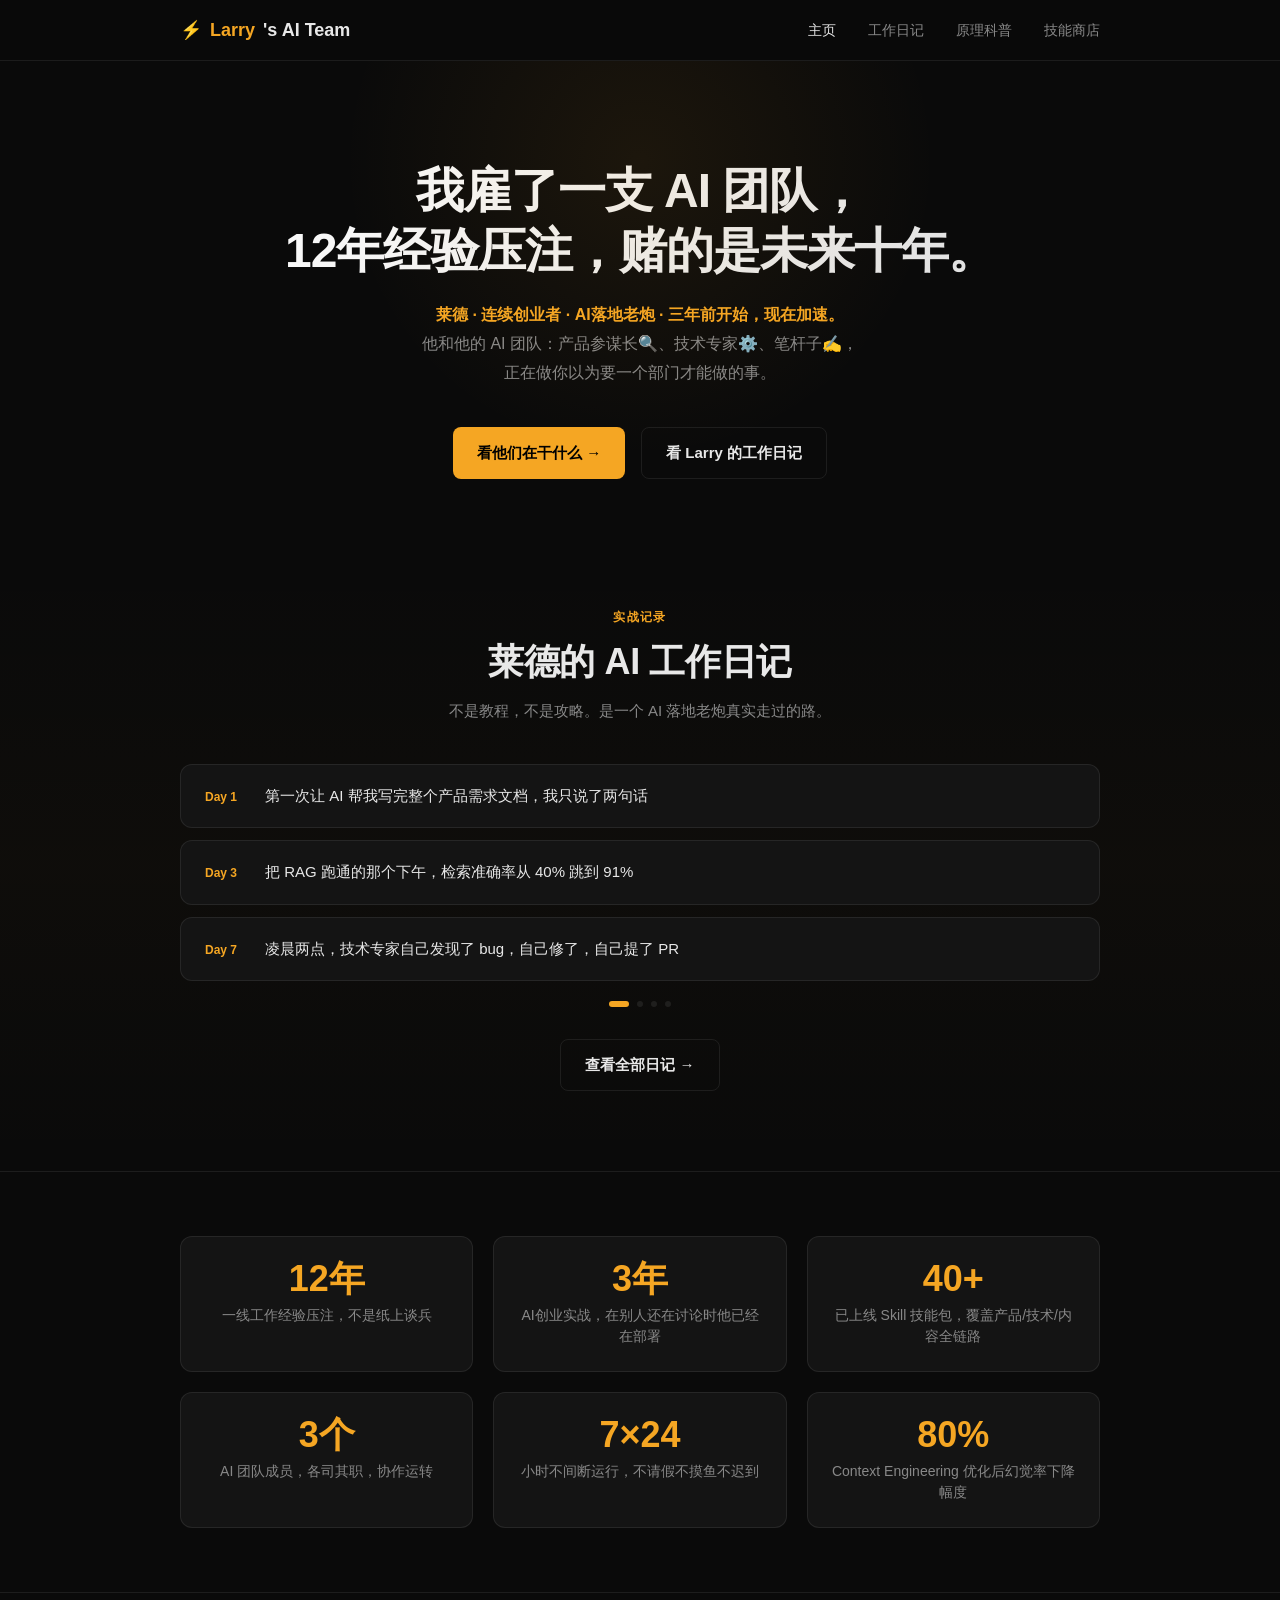
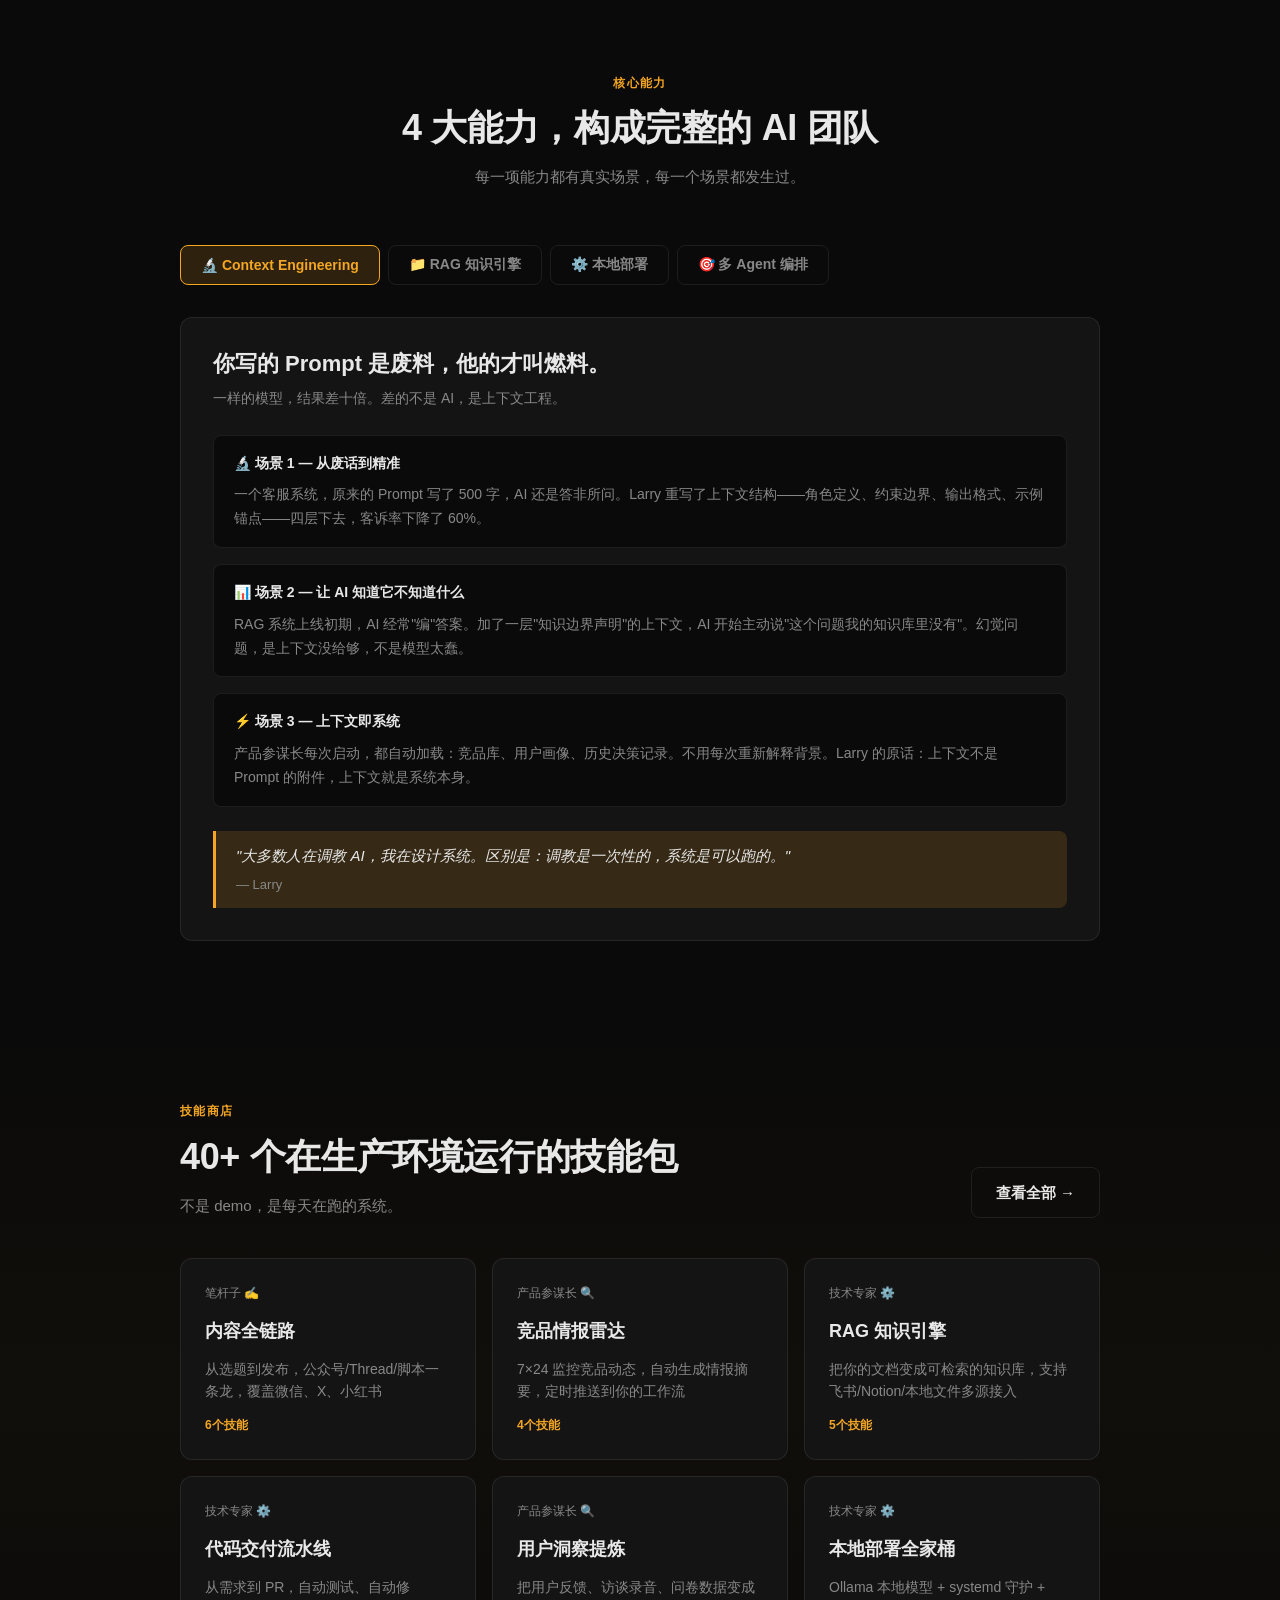
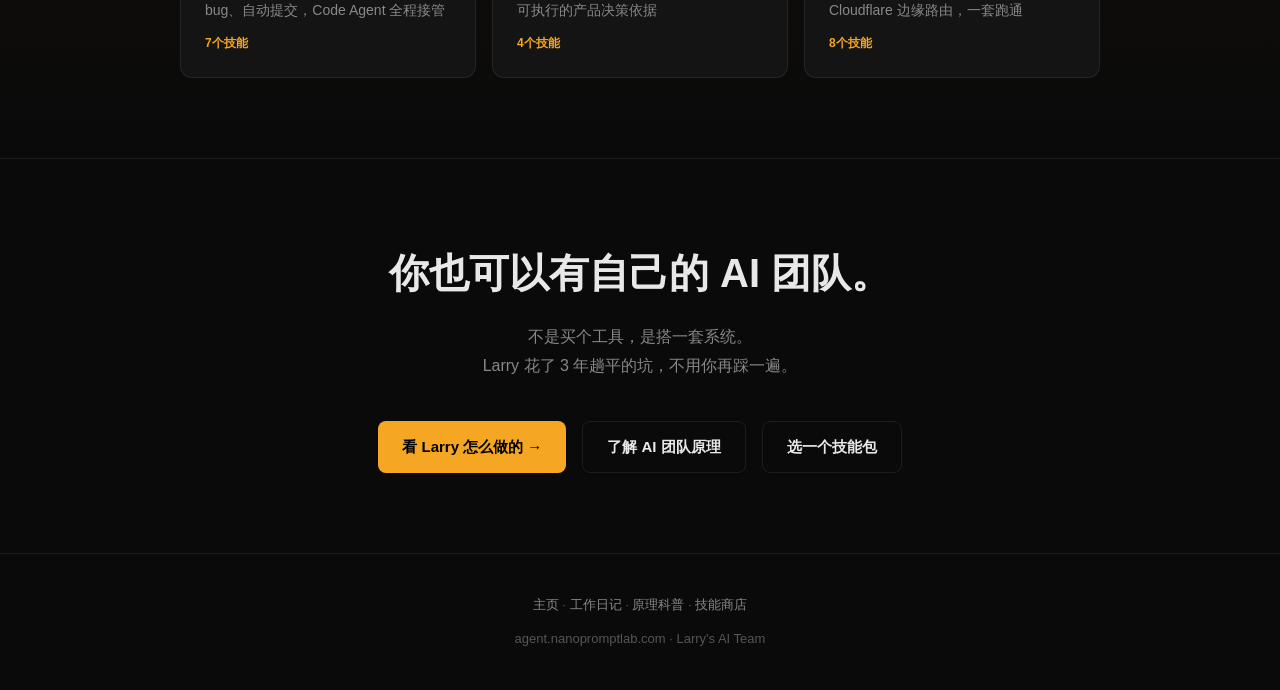
==== index.html @ 1fd0cf62 "feat: initial site - agent.nanopromptlab.com - index.html: Hero + diary carousel + stats + 4 abiliti" ====
<!DOCTYPE html>
<html lang="zh-CN">
<head>
  <meta charset="UTF-8">
  <meta name="viewport" content="width=device-width, initial-scale=1.0">
  <title>莱德的 AI 团队 — agent.nanopromptlab.com</title>
  <meta name="description" content="我雇了一支 AI 团队，12年经验压注，赌的是未来十年。莱德和他的 AI 团队正在做你以为要一个部门才能做的事。">
  <link rel="stylesheet" href="style.css">
</head>
<body>

<!-- NAV -->
<nav>
  <div class="nav-inner">
    <div class="nav-logo">⚡ <span>Larry</span>'s AI Team</div>
    <ul class="nav-links">
      <li><a href="index.html" class="active">主页</a></li>
      <li><a href="diary.html">工作日记</a></li>
      <li><a href="science.html">原理科普</a></li>
      <li><a href="skills.html">技能商店</a></li>
    </ul>
  </div>
</nav>

<!-- HERO -->
<section class="hero">
  <div class="container">
    <h1>我雇了一支 AI 团队，<br>12年经验压注，赌的是未来十年。</h1>
    <p class="hero-sub">
      <strong>莱德 · 连续创业者 · AI落地老炮 · 三年前开始，现在加速。</strong><br>
      他和他的 AI 团队：产品参谋长🔍、技术专家⚙️、笔杆子✍️，<br>
      正在做你以为要一个部门才能做的事。
    </p>
    <div class="btn-group">
      <a href="diary.html" class="btn btn-primary">看他们在干什么 →</a>
      <a href="diary.html" class="btn btn-outline">看 Larry 的工作日记</a>
    </div>
  </div>
</section>

<!-- DIARY CAROUSEL -->
<section style="padding: 48px 0 80px; background: linear-gradient(180deg, transparent, rgba(245,166,35,0.02), transparent);">
  <div class="container">
    <div style="text-align:center; margin-bottom: 40px;">
      <div class="section-label">实战记录</div>
      <h2 class="section-title">莱德的 AI 工作日记</h2>
      <p class="section-desc" style="margin: 0 auto;">不是教程，不是攻略。是一个 AI 落地老炮真实走过的路。</p>
    </div>

    <div class="carousel-wrap" id="carouselWrap">
      <div class="carousel-track" id="carouselTrack">
        <!-- Slides injected by JS -->
      </div>
    </div>
    <div class="carousel-dots" id="carouselDots"></div>

    <div style="text-align:center; margin-top: 32px;">
      <a href="diary.html" class="btn btn-outline">查看全部日记 →</a>
    </div>
  </div>
</section>

<!-- STATS -->
<section style="padding: 64px 0; border-top: 1px solid var(--border); border-bottom: 1px solid var(--border);">
  <div class="container">
    <div class="grid-3" style="grid-template-columns: repeat(3,1fr); gap: 20px;" id="statsGrid">
      <div class="card" style="text-align:center;">
        <div class="stat-number">12年</div>
        <div class="stat-desc">一线工作经验压注，不是纸上谈兵</div>
      </div>
      <div class="card" style="text-align:center;">
        <div class="stat-number">3年</div>
        <div class="stat-desc">AI创业实战，在别人还在讨论时他已经在部署</div>
      </div>
      <div class="card" style="text-align:center;">
        <div class="stat-number">40+</div>
        <div class="stat-desc">已上线 Skill 技能包，覆盖产品/技术/内容全链路</div>
      </div>
      <div class="card" style="text-align:center;">
        <div class="stat-number">3个</div>
        <div class="stat-desc">AI 团队成员，各司其职，协作运转</div>
      </div>
      <div class="card" style="text-align:center;">
        <div class="stat-number">7×24</div>
        <div class="stat-desc">小时不间断运行，不请假不摸鱼不迟到</div>
      </div>
      <div class="card" style="text-align:center;">
        <div class="stat-number">80%</div>
        <div class="stat-desc">Context Engineering 优化后幻觉率下降幅度</div>
      </div>
    </div>
  </div>
</section>

<!-- 4大核心能力 -->
<section>
  <div class="container">
    <div style="text-align:center; margin-bottom: 56px;">
      <div class="section-label">核心能力</div>
      <h2 class="section-title">4 大能力，构成完整的 AI 团队</h2>
      <p class="section-desc" style="margin: 0 auto;">每一项能力都有真实场景，每一个场景都发生过。</p>
    </div>

    <!-- Tabs -->
    <div style="display:flex; gap:8px; flex-wrap:wrap; margin-bottom: 32px;" id="abilityTabs">
      <button class="ability-tab active" data-tab="0">🔬 Context Engineering</button>
      <button class="ability-tab" data-tab="1">📁 RAG 知识引擎</button>
      <button class="ability-tab" data-tab="2">⚙️ 本地部署</button>
      <button class="ability-tab" data-tab="3">🎯 多 Agent 编排</button>
    </div>

    <div id="abilityPanels">

      <!-- Panel 0: Context Engineering -->
      <div class="ability-panel card" style="padding: 32px;">
        <div class="ability-header">
          <div class="ability-title">你写的 Prompt 是废料，他的才叫燃料。</div>
          <div class="ability-subtitle">一样的模型，结果差十倍。差的不是 AI，是上下文工程。</div>
        </div>
        <div class="scenario-grid">
          <div class="scenario">
            <div class="scenario-label">🔬 场景 1 — 从废话到精准</div>
            <p>一个客服系统，原来的 Prompt 写了 500 字，AI 还是答非所问。Larry 重写了上下文结构——角色定义、约束边界、输出格式、示例锚点——四层下去，客诉率下降了 60%。</p>
          </div>
          <div class="scenario">
            <div class="scenario-label">📊 场景 2 — 让 AI 知道它不知道什么</div>
            <p>RAG 系统上线初期，AI 经常"编"答案。加了一层"知识边界声明"的上下文，AI 开始主动说"这个问题我的知识库里没有"。幻觉问题，是上下文没给够，不是模型太蠢。</p>
          </div>
          <div class="scenario">
            <div class="scenario-label">⚡ 场景 3 — 上下文即系统</div>
            <p>产品参谋长每次启动，都自动加载：竞品库、用户画像、历史决策记录。不用每次重新解释背景。Larry 的原话：上下文不是 Prompt 的附件，上下文就是系统本身。</p>
          </div>
        </div>
        <div class="quote-block" style="margin-top: 24px; margin-bottom: 0;">
          <p>"大多数人在调教 AI，我在设计系统。区别是：调教是一次性的，系统是可以跑的。"</p>
          <cite>— Larry</cite>
        </div>
      </div>

      <!-- Panel 1: RAG -->
      <div class="ability-panel card" style="padding: 32px; display:none;">
        <div class="ability-header">
          <div class="ability-title">让 AI 说真话的方法只有一个：给它看真实的资料。</div>
          <div class="ability-subtitle">没有 RAG 的 AI 是在背课文，有 RAG 的 AI 才是在查档案。</div>
        </div>
        <div class="scenario-grid">
          <div class="scenario">
            <div class="scenario-label">📁 场景 1 — 公司知识库上线</div>
            <p>一家 50 人公司，制度文档散落在飞书、钉钉、本地硬盘。Larry 用 RAG 把它们统一索引，员工问任何内规，AI 直接引用原文作答，附带页码。HR 主管说：这比我还懂公司制度。</p>
          </div>
          <div class="scenario">
            <div class="scenario-label">🔍 场景 2 — 竞品情报实时更新</div>
            <p>产品参谋长每天爬取竞品更新，存入向量库。Larry 问"竞品昨天有什么动作"，AI 给的是当天数据，不是三个月前的训练集。情报不过夜，决策不滞后。</p>
          </div>
          <div class="scenario">
            <div class="scenario-label">📰 场景 3 — 行业报告秒变可用洞察</div>
            <p>一份 80 页的行业报告，人读要 3 小时，还不一定抓到重点。RAG 索引后，直接问"对我们的影响是什么"，30 秒出 5 条定制化结论。报告的价值，在于被用上，不在于被收藏。</p>
          </div>
        </div>
        <div class="quote-block" style="margin-top: 24px; margin-bottom: 0;">
          <p>"AI 的智商不是问题，记忆力才是。RAG 就是给 AI 装上了真正的大脑。"</p>
          <cite>— Larry</cite>
        </div>
      </div>

      <!-- Panel 2: 本地部署 -->
      <div class="ability-panel card" style="padding: 32px; display:none;">
        <div class="ability-header">
          <div class="ability-title">云端 AI 很好，但有些数据，不能出门。</div>
          <div class="ability-subtitle">能跑在你自己服务器上的 AI，才是真正属于你的 AI。</div>
        </div>
        <div class="scenario-grid">
          <div class="scenario">
            <div class="scenario-label">🔒 场景 1 — 敏感数据不出网</div>
            <p>客户合同、用户隐私数据、内部财务报告——这些东西送给 OpenAI 的 API 是违规的。Larry 用 Ollama 本地跑 Qwen，法务数据分析全程在内网，数据主权在自己手里。</p>
          </div>
          <div class="scenario">
            <div class="scenario-label">⚙️ 场景 2 — systemd 让 Agent 永不下线</div>
            <p>技术专家、笔杆子、产品参谋长，三个 Agent 全部用 systemd 部署成系统服务。服务器重启自动拉起，崩溃自动重启，Larry 旅行时不用担心 Agent 死掉。7×24，不是口号，是配置。</p>
          </div>
          <div class="scenario">
            <div class="scenario-label">🚀 场景 3 — Cloudflare 做流量入口</div>
            <p>agent.nanopromptlab.com 背后是一套完整的部署架构：Cloudflare Workers 做边缘路由，VPS 跑主服务，域名解析 + SSL 自动续签。用户访问感觉丝滑，Larry 自己管得住，不依赖任何第三方平台。</p>
          </div>
        </div>
        <div class="quote-block" style="margin-top: 24px; margin-bottom: 0;">
          <p>"SaaS 是租房，本地部署是买房。租的永远是别人的，部署到自己服务器，才叫落地。"</p>
          <cite>— Larry</cite>
        </div>
      </div>

      <!-- Panel 3: 多Agent编排 -->
      <div class="ability-panel card" style="padding: 32px; display:none;">
        <div class="ability-header">
          <div class="ability-title">一个人指挥，三个 Agent 干活，效率是团队的十倍。</div>
          <div class="ability-subtitle">不是让 AI 更聪明，是让多个 AI 分工协作。</div>
        </div>
        <div class="scenario-grid">
          <div class="scenario">
            <div class="scenario-label">🎯 场景 1 — 一个指令，三个并行任务</div>
            <p>Larry 说："出一份新产品的完整上线方案。"产品参谋长做竞品分析，技术专家写技术规格，笔杆子起草推广文案——三个任务并行，45 分钟后汇总。一个人说话，三个方向同时动。</p>
          </div>
          <div class="scenario">
            <div class="scenario-label">🔄 场景 2 — Agent 互相传球</div>
            <p>笔杆子写完文章，自动传给产品参谋长做事实核查，确认数据准确后再传给技术专家发布上线。每个 Agent 只做自己擅长的，交接点由编排系统控制，Larry 不用手动转发任何文件。</p>
          </div>
          <div class="scenario">
            <div class="scenario-label">📈 场景 3 — 错误触发重试机制</div>
            <p>一次任务编排中，技术专家遇到 API 超时。编排系统自动触发重试，同时通知 Larry。Larry 睡着了，凌晨 4 点任务自动完成，早上醒来收到完成报告。失败不是终点，是触发器。</p>
          </div>
        </div>
        <div class="quote-block" style="margin-top: 24px; margin-bottom: 0;">
          <p>"管理 AI 团队和管理人类团队没什么不同：分工要清，接口要明，结果要可验证。"</p>
          <cite>— Larry</cite>
        </div>
      </div>

    </div><!-- /abilityPanels -->
  </div>
</section>

<!-- SKILLS PREVIEW -->
<section style="background: linear-gradient(180deg, transparent, rgba(245,166,35,0.03), transparent);">
  <div class="container">
    <div style="display:flex; justify-content:space-between; align-items:flex-end; margin-bottom:40px; flex-wrap: wrap; gap: 16px;">
      <div>
        <div class="section-label">技能商店</div>
        <h2 class="section-title">40+ 个在生产环境运行的技能包</h2>
        <p class="section-desc">不是 demo，是每天在跑的系统。</p>
      </div>
      <a href="skills.html" class="btn btn-outline">查看全部 →</a>
    </div>

    <div class="grid-2" style="grid-template-columns: repeat(3, 1fr); gap: 16px;" id="skillsPreview">
      <div class="skill-card">
        <div class="skill-owner">笔杆子 ✍️</div>
        <div class="skill-name">内容全链路</div>
        <div class="skill-desc">从选题到发布，公众号/Thread/脚本一条龙，覆盖微信、X、小红书</div>
        <div class="skill-count">6个技能</div>
      </div>
      <div class="skill-card">
        <div class="skill-owner">产品参谋长 🔍</div>
        <div class="skill-name">竞品情报雷达</div>
        <div class="skill-desc">7×24 监控竞品动态，自动生成情报摘要，定时推送到你的工作流</div>
        <div class="skill-count">4个技能</div>
      </div>
      <div class="skill-card">
        <div class="skill-owner">技术专家 ⚙️</div>
        <div class="skill-name">RAG 知识引擎</div>
        <div class="skill-desc">把你的文档变成可检索的知识库，支持飞书/Notion/本地文件多源接入</div>
        <div class="skill-count">5个技能</div>
      </div>
      <div class="skill-card">
        <div class="skill-owner">技术专家 ⚙️</div>
        <div class="skill-name">代码交付流水线</div>
        <div class="skill-desc">从需求到 PR，自动测试、自动修 bug、自动提交，Code Agent 全程接管</div>
        <div class="skill-count">7个技能</div>
      </div>
      <div class="skill-card">
        <div class="skill-owner">产品参谋长 🔍</div>
        <div class="skill-name">用户洞察提炼</div>
        <div class="skill-desc">把用户反馈、访谈录音、问卷数据变成可执行的产品决策依据</div>
        <div class="skill-count">4个技能</div>
      </div>
      <div class="skill-card">
        <div class="skill-owner">技术专家 ⚙️</div>
        <div class="skill-name">本地部署全家桶</div>
        <div class="skill-desc">Ollama 本地模型 + systemd 守护 + Cloudflare 边缘路由，一套跑通</div>
        <div class="skill-count">8个技能</div>
      </div>
    </div>
  </div>
</section>

<!-- CTA -->
<section class="cta-section">
  <div class="container">
    <h2>你也可以有自己的 AI 团队。</h2>
    <p>不是买个工具，是搭一套系统。<br>Larry 花了 3 年趟平的坑，不用你再踩一遍。</p>
    <div class="btn-group">
      <a href="diary.html" class="btn btn-primary">看 Larry 怎么做的 →</a>
      <a href="science.html" class="btn btn-outline">了解 AI 团队原理</a>
      <a href="skills.html" class="btn btn-outline">选一个技能包</a>
    </div>
  </div>
</section>

<!-- FOOTER -->
<footer>
  <div class="container">
    <p>
      <a href="index.html">主页</a> · 
      <a href="diary.html">工作日记</a> · 
      <a href="science.html">原理科普</a> · 
      <a href="skills.html">技能商店</a>
    </p>
    <p style="margin-top: 12px; color: var(--text-dim);">agent.nanopromptlab.com · Larry's AI Team</p>
  </div>
</footer>

<style>
.ability-tab {
  padding: 10px 20px;
  border-radius: 8px;
  border: 1px solid var(--border);
  background: transparent;
  color: var(--text-muted);
  font-size: 14px;
  font-weight: 600;
  cursor: pointer;
  transition: all 0.2s;
  font-family: var(--font);
}
.ability-tab:hover {
  color: var(--text);
  border-color: var(--border-hover);
}
.ability-tab.active {
  background: var(--accent-glow);
  border-color: var(--accent);
  color: var(--accent);
}
#skillsPreview {
  grid-template-columns: repeat(3, 1fr);
}
@media (max-width: 768px) {
  #skillsPreview { grid-template-columns: 1fr; }
}
</style>

<script>
// ---- Diary Carousel ----
const diaryItems = [
  { day: 'Day 1', title: '第一次让 AI 帮我写完整个产品需求文档，我只说了两句话' },
  { day: 'Day 3', title: '把 RAG 跑通的那个下午，检索准确率从 40% 跳到 91%' },
  { day: 'Day 7', title: '凌晨两点，技术专家自己发现了 bug，自己修了，自己提了 PR' },
  { day: 'Day 12', title: '用 systemd 把三个 Agent 部署上服务器，7×24 不停机' },
  { day: 'Day 15', title: '笔杆子写了一篇公众号，我一个字没改，发出去阅读量破万' },
  { day: 'Day 19', title: 'Cloudflare Workers 配完，agent.nanopromptlab.com 上线了' },
  { day: 'Day 23', title: '产品参谋长分析了 50 个竞品，给我一份 12 页的竞争策略' },
  { day: 'Day 28', title: '第一次让 Agent 团队互相协作完成一个项目，我只做了最终决策' },
  { day: 'Day 34', title: '用 Context Engineering 重写了 Prompt，幻觉率下降了 80%' },
  { day: 'Day 41', title: '本地部署 Ollama，敏感数据再也不出公司网络' },
];

const track = document.getElementById('carouselTrack');
const dotsContainer = document.getElementById('carouselDots');

// Show 3 per slide
const chunkSize = 3;
const chunks = [];
for (let i = 0; i < diaryItems.length; i += chunkSize) {
  chunks.push(diaryItems.slice(i, i + chunkSize));
}

chunks.forEach((chunk, idx) => {
  const slide = document.createElement('div');
  slide.className = 'carousel-item';
  slide.innerHTML = `<div style="display:flex;flex-direction:column;gap:12px;">
    ${chunk.map(item => `
      <a href="diary.html" class="diary-card" style="text-decoration:none;">
        <div class="diary-day">${item.day}</div>
        <div class="diary-title">${item.title}</div>
      </a>
    `).join('')}
  </div>`;
  track.appendChild(slide);

  const dot = document.createElement('button');
  dot.className = 'carousel-dot' + (idx === 0 ? ' active' : '');
  dot.addEventListener('click', () => goTo(idx));
  dotsContainer.appendChild(dot);
});

let current = 0;
function goTo(idx) {
  current = idx;
  track.style.transform = `translateX(-${idx * 100}%)`;
  document.querySelectorAll('.carousel-dot').forEach((d, i) => {
    d.classList.toggle('active', i === idx);
  });
}

// Auto-advance
setInterval(() => goTo((current + 1) % chunks.length), 4000);

// ---- Ability Tabs ----
document.querySelectorAll('.ability-tab').forEach(btn => {
  btn.addEventListener('click', () => {
    const idx = +btn.dataset.tab;
    document.querySelectorAll('.ability-tab').forEach(b => b.classList.remove('active'));
    btn.classList.add('active');
    document.querySelectorAll('.ability-panel').forEach((p, i) => {
      p.style.display = i === idx ? 'block' : 'none';
    });
  });
});
</script>

</body>
</html>
---- style.css ----
/* =============================================
   agent.nanopromptlab.com — Global Styles
   Design: Dark bg + Amber/Orange accent (sanwan.ai style)
   ============================================= */

:root {
  --bg: #0a0a0a;
  --bg-card: #141414;
  --bg-hover: #1a1a1a;
  --border: rgba(255, 255, 255, 0.08);
  --border-hover: rgba(255, 165, 50, 0.3);
  --accent: #f5a623;
  --accent-2: #ff7e00;
  --accent-glow: rgba(245, 166, 35, 0.15);
  --text: #e8e8e8;
  --text-muted: #888;
  --text-dim: #555;
  --font: -apple-system, BlinkMacSystemFont, 'PingFang SC', 'Noto Sans SC', 'Microsoft YaHei', sans-serif;
  --max-w: 960px;
  --radius: 12px;
  --radius-sm: 8px;
  --transition: 0.2s ease;
}

* {
  box-sizing: border-box;
  margin: 0;
  padding: 0;
}

html {
  scroll-behavior: smooth;
}

body {
  font-family: var(--font);
  background: var(--bg);
  color: var(--text);
  line-height: 1.7;
  font-size: 16px;
  -webkit-font-smoothing: antialiased;
}

a {
  color: var(--accent);
  text-decoration: none;
  transition: color var(--transition);
}
a:hover { color: var(--accent-2); }

/* ---- Layout ---- */
.container {
  max-width: var(--max-w);
  margin: 0 auto;
  padding: 0 20px;
}

section {
  padding: 80px 0;
}

/* ---- Nav ---- */
nav {
  position: sticky;
  top: 0;
  z-index: 100;
  background: rgba(10, 10, 10, 0.92);
  backdrop-filter: blur(12px);
  border-bottom: 1px solid var(--border);
}

.nav-inner {
  max-width: var(--max-w);
  margin: 0 auto;
  padding: 0 20px;
  height: 60px;
  display: flex;
  align-items: center;
  justify-content: space-between;
}

.nav-logo {
  font-size: 18px;
  font-weight: 700;
  color: var(--text);
  display: flex;
  align-items: center;
  gap: 8px;
}

.nav-logo span { color: var(--accent); }

.nav-links {
  display: flex;
  gap: 32px;
  list-style: none;
}

.nav-links a {
  color: var(--text-muted);
  font-size: 14px;
  transition: color var(--transition);
}
.nav-links a:hover,
.nav-links a.active { color: var(--text); }

/* ---- Hero ---- */
.hero {
  padding: 100px 0 80px;
  text-align: center;
  position: relative;
  overflow: hidden;
}

.hero::before {
  content: '';
  position: absolute;
  top: -200px;
  left: 50%;
  transform: translateX(-50%);
  width: 600px;
  height: 600px;
  background: radial-gradient(circle, rgba(245, 166, 35, 0.08) 0%, transparent 70%);
  pointer-events: none;
}

.hero h1 {
  font-size: clamp(28px, 5vw, 48px);
  font-weight: 800;
  line-height: 1.25;
  letter-spacing: -0.02em;
  margin-bottom: 20px;
  background: linear-gradient(135deg, #fff 0%, #ddd 100%);
  -webkit-background-clip: text;
  -webkit-text-fill-color: transparent;
  background-clip: text;
}

.hero-sub {
  font-size: 16px;
  color: var(--text-muted);
  max-width: 600px;
  margin: 0 auto 40px;
  line-height: 1.8;
}

.hero-sub strong { color: var(--accent); }

.btn-group {
  display: flex;
  gap: 16px;
  justify-content: center;
  flex-wrap: wrap;
}

.btn {
  display: inline-flex;
  align-items: center;
  gap: 6px;
  padding: 12px 24px;
  border-radius: var(--radius-sm);
  font-size: 15px;
  font-weight: 600;
  cursor: pointer;
  transition: all var(--transition);
  border: none;
  font-family: var(--font);
}

.btn-primary {
  background: var(--accent);
  color: #000;
}
.btn-primary:hover {
  background: var(--accent-2);
  color: #000;
  transform: translateY(-1px);
  box-shadow: 0 8px 24px rgba(245, 166, 35, 0.3);
}

.btn-outline {
  background: transparent;
  color: var(--text);
  border: 1px solid var(--border);
}
.btn-outline:hover {
  border-color: var(--border-hover);
  color: var(--accent);
  background: var(--accent-glow);
}

/* ---- Section Headers ---- */
.section-label {
  font-size: 12px;
  font-weight: 600;
  letter-spacing: 0.12em;
  text-transform: uppercase;
  color: var(--accent);
  margin-bottom: 12px;
}

.section-title {
  font-size: clamp(22px, 4vw, 36px);
  font-weight: 800;
  line-height: 1.3;
  letter-spacing: -0.01em;
  margin-bottom: 12px;
}

.section-desc {
  color: var(--text-muted);
  font-size: 15px;
  max-width: 540px;
}

/* ---- Cards ---- */
.card {
  background: var(--bg-card);
  border: 1px solid var(--border);
  border-radius: var(--radius);
  padding: 24px;
  transition: all var(--transition);
}

.card:hover {
  border-color: var(--border-hover);
  background: var(--bg-hover);
  transform: translateY(-2px);
  box-shadow: 0 8px 32px rgba(0,0,0,0.3);
}

/* ---- Grid Layouts ---- */
.grid-3 {
  display: grid;
  grid-template-columns: repeat(3, 1fr);
  gap: 16px;
}

.grid-2 {
  display: grid;
  grid-template-columns: repeat(2, 1fr);
  gap: 20px;
}

/* ---- Stat Cards ---- */
.stat-number {
  font-size: 36px;
  font-weight: 800;
  color: var(--accent);
  line-height: 1;
  margin-bottom: 8px;
}

.stat-desc {
  font-size: 14px;
  color: var(--text-muted);
  line-height: 1.5;
}

/* ---- Diary Cards ---- */
.diary-card {
  background: var(--bg-card);
  border: 1px solid var(--border);
  border-radius: var(--radius);
  padding: 20px 24px;
  transition: all var(--transition);
  cursor: pointer;
  display: flex;
  align-items: flex-start;
  gap: 16px;
}

.diary-card:hover {
  border-color: var(--border-hover);
  background: var(--bg-hover);
  transform: translateX(4px);
}

.diary-day {
  font-size: 12px;
  font-weight: 700;
  color: var(--accent);
  white-space: nowrap;
  padding-top: 2px;
  min-width: 44px;
}

.diary-title {
  font-size: 15px;
  color: var(--text);
  line-height: 1.5;
}

.diary-tags {
  display: flex;
  gap: 6px;
  margin-top: 8px;
  flex-wrap: wrap;
}

.tag {
  font-size: 11px;
  padding: 2px 8px;
  border-radius: 100px;
  background: rgba(245, 166, 35, 0.1);
  color: var(--accent);
  border: 1px solid rgba(245, 166, 35, 0.2);
}

/* ---- Skill Cards ---- */
.skill-card {
  background: var(--bg-card);
  border: 1px solid var(--border);
  border-radius: var(--radius);
  padding: 24px;
  transition: all var(--transition);
  display: flex;
  flex-direction: column;
  gap: 12px;
}

.skill-card:hover {
  border-color: var(--border-hover);
  background: var(--bg-hover);
  transform: translateY(-3px);
  box-shadow: 0 12px 40px rgba(0,0,0,0.4);
}

.skill-owner {
  font-size: 12px;
  color: var(--text-muted);
}

.skill-name {
  font-size: 18px;
  font-weight: 700;
  color: var(--text);
}

.skill-desc {
  font-size: 14px;
  color: var(--text-muted);
  line-height: 1.6;
}

.skill-list {
  list-style: none;
  display: flex;
  flex-direction: column;
  gap: 6px;
}

.skill-list li {
  font-size: 13px;
  color: var(--text-dim);
  padding-left: 16px;
  position: relative;
}
.skill-list li::before {
  content: '→';
  position: absolute;
  left: 0;
  color: var(--accent);
  font-size: 11px;
}

.skill-count {
  font-size: 12px;
  color: var(--accent);
  font-weight: 600;
}

/* ---- Quote Block ---- */
.quote-block {
  border-left: 3px solid var(--accent);
  padding: 12px 20px;
  margin: 24px 0;
  background: var(--accent-glow);
  border-radius: 0 var(--radius-sm) var(--radius-sm) 0;
}

.quote-block p {
  font-size: 15px;
  font-style: italic;
  color: var(--text);
  line-height: 1.7;
}

.quote-block cite {
  font-size: 13px;
  color: var(--text-muted);
  font-style: normal;
  display: block;
  margin-top: 6px;
}

/* ---- Chapter (Science) ---- */
.chapter {
  border: 1px solid var(--border);
  border-radius: var(--radius);
  padding: 40px;
  margin-bottom: 24px;
  background: var(--bg-card);
  transition: all var(--transition);
}
.chapter:hover { border-color: var(--border-hover); }

.chapter-num {
  font-size: 12px;
  font-weight: 700;
  letter-spacing: 0.1em;
  text-transform: uppercase;
  color: var(--accent);
  margin-bottom: 8px;
}

.chapter-title {
  font-size: 24px;
  font-weight: 800;
  margin-bottom: 20px;
  line-height: 1.3;
}

.chapter-body {
  color: var(--text-muted);
  line-height: 1.9;
  font-size: 15px;
}

.chapter-body strong { color: var(--text); }
.chapter-body h4 {
  color: var(--text);
  margin: 20px 0 8px;
  font-size: 15px;
}

.capability-list {
  list-style: none;
  display: flex;
  flex-direction: column;
  gap: 10px;
  margin: 16px 0;
}

.capability-list li {
  display: flex;
  align-items: flex-start;
  gap: 12px;
  font-size: 14px;
  color: var(--text-muted);
}

.capability-list .icon {
  color: var(--accent);
  font-size: 16px;
  flex-shrink: 0;
  margin-top: 1px;
}

/* ---- CTA Section ---- */
.cta-section {
  text-align: center;
  padding: 80px 20px;
  border-top: 1px solid var(--border);
}

.cta-section h2 {
  font-size: clamp(24px, 4vw, 40px);
  font-weight: 800;
  margin-bottom: 16px;
}

.cta-section p {
  color: var(--text-muted);
  font-size: 16px;
  max-width: 480px;
  margin: 0 auto 40px;
  line-height: 1.8;
}

/* ---- Carousel ---- */
.carousel-wrap {
  position: relative;
  overflow: hidden;
}

.carousel-track {
  display: flex;
  transition: transform 0.5s ease;
}

.carousel-item {
  min-width: 100%;
}

.carousel-dots {
  display: flex;
  justify-content: center;
  gap: 8px;
  margin-top: 20px;
}

.carousel-dot {
  width: 6px;
  height: 6px;
  border-radius: 50%;
  background: var(--border);
  cursor: pointer;
  transition: all var(--transition);
  border: none;
  padding: 0;
}

.carousel-dot.active {
  background: var(--accent);
  width: 20px;
  border-radius: 3px;
}

/* ---- Ability Card ---- */
.ability-header {
  margin-bottom: 24px;
}

.ability-title {
  font-size: 22px;
  font-weight: 800;
  margin-bottom: 8px;
  line-height: 1.3;
}

.ability-subtitle {
  font-size: 14px;
  color: var(--text-muted);
}

.scenario-grid {
  display: flex;
  flex-direction: column;
  gap: 16px;
}

.scenario {
  background: var(--bg);
  border: 1px solid var(--border);
  border-radius: var(--radius-sm);
  padding: 16px 20px;
}

.scenario-label {
  font-size: 14px;
  font-weight: 600;
  color: var(--text);
  margin-bottom: 8px;
}

.scenario p {
  font-size: 14px;
  color: var(--text-muted);
  line-height: 1.7;
}

/* ---- Page Header ---- */
.page-header {
  padding: 64px 0 48px;
  border-bottom: 1px solid var(--border);
  margin-bottom: 64px;
}

.page-header h1 {
  font-size: clamp(28px, 5vw, 42px);
  font-weight: 800;
  margin-bottom: 12px;
  line-height: 1.2;
}

.page-header p {
  color: var(--text-muted);
  font-size: 16px;
  max-width: 540px;
  line-height: 1.7;
}

/* ---- Divider ---- */
.divider {
  height: 1px;
  background: var(--border);
  margin: 64px 0;
}

/* ---- Footer ---- */
footer {
  padding: 40px 0;
  border-top: 1px solid var(--border);
  text-align: center;
  color: var(--text-dim);
  font-size: 13px;
}

footer a { color: var(--text-muted); }
footer a:hover { color: var(--accent); }

/* ---- Responsive ---- */
@media (max-width: 768px) {
  .grid-3 { grid-template-columns: 1fr; }
  .grid-2 { grid-template-columns: 1fr; }
  .nav-links { display: none; }
  .chapter { padding: 24px; }
  section { padding: 56px 0; }
  .hero { padding: 72px 0 56px; }
}

@media (max-width: 480px) {
  .btn-group { flex-direction: column; align-items: center; }
  .btn { width: 100%; justify-content: center; }
}
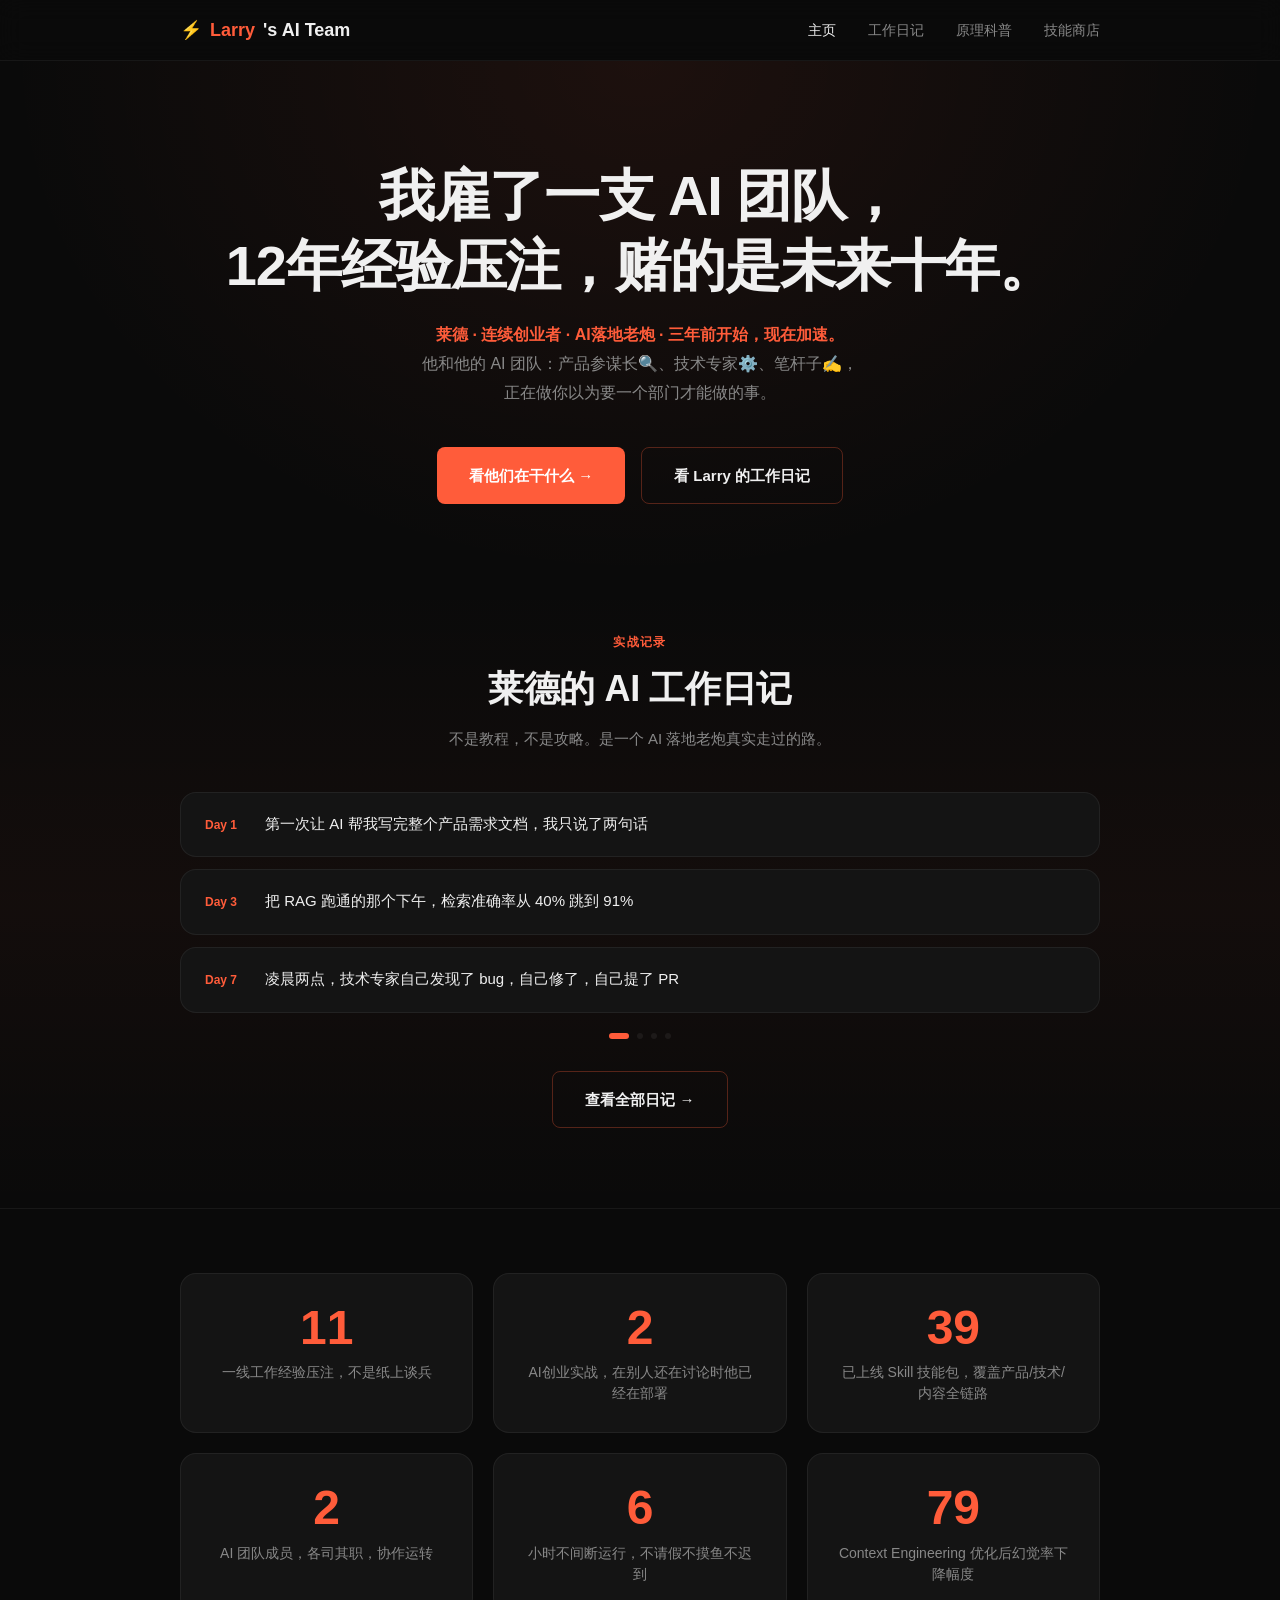
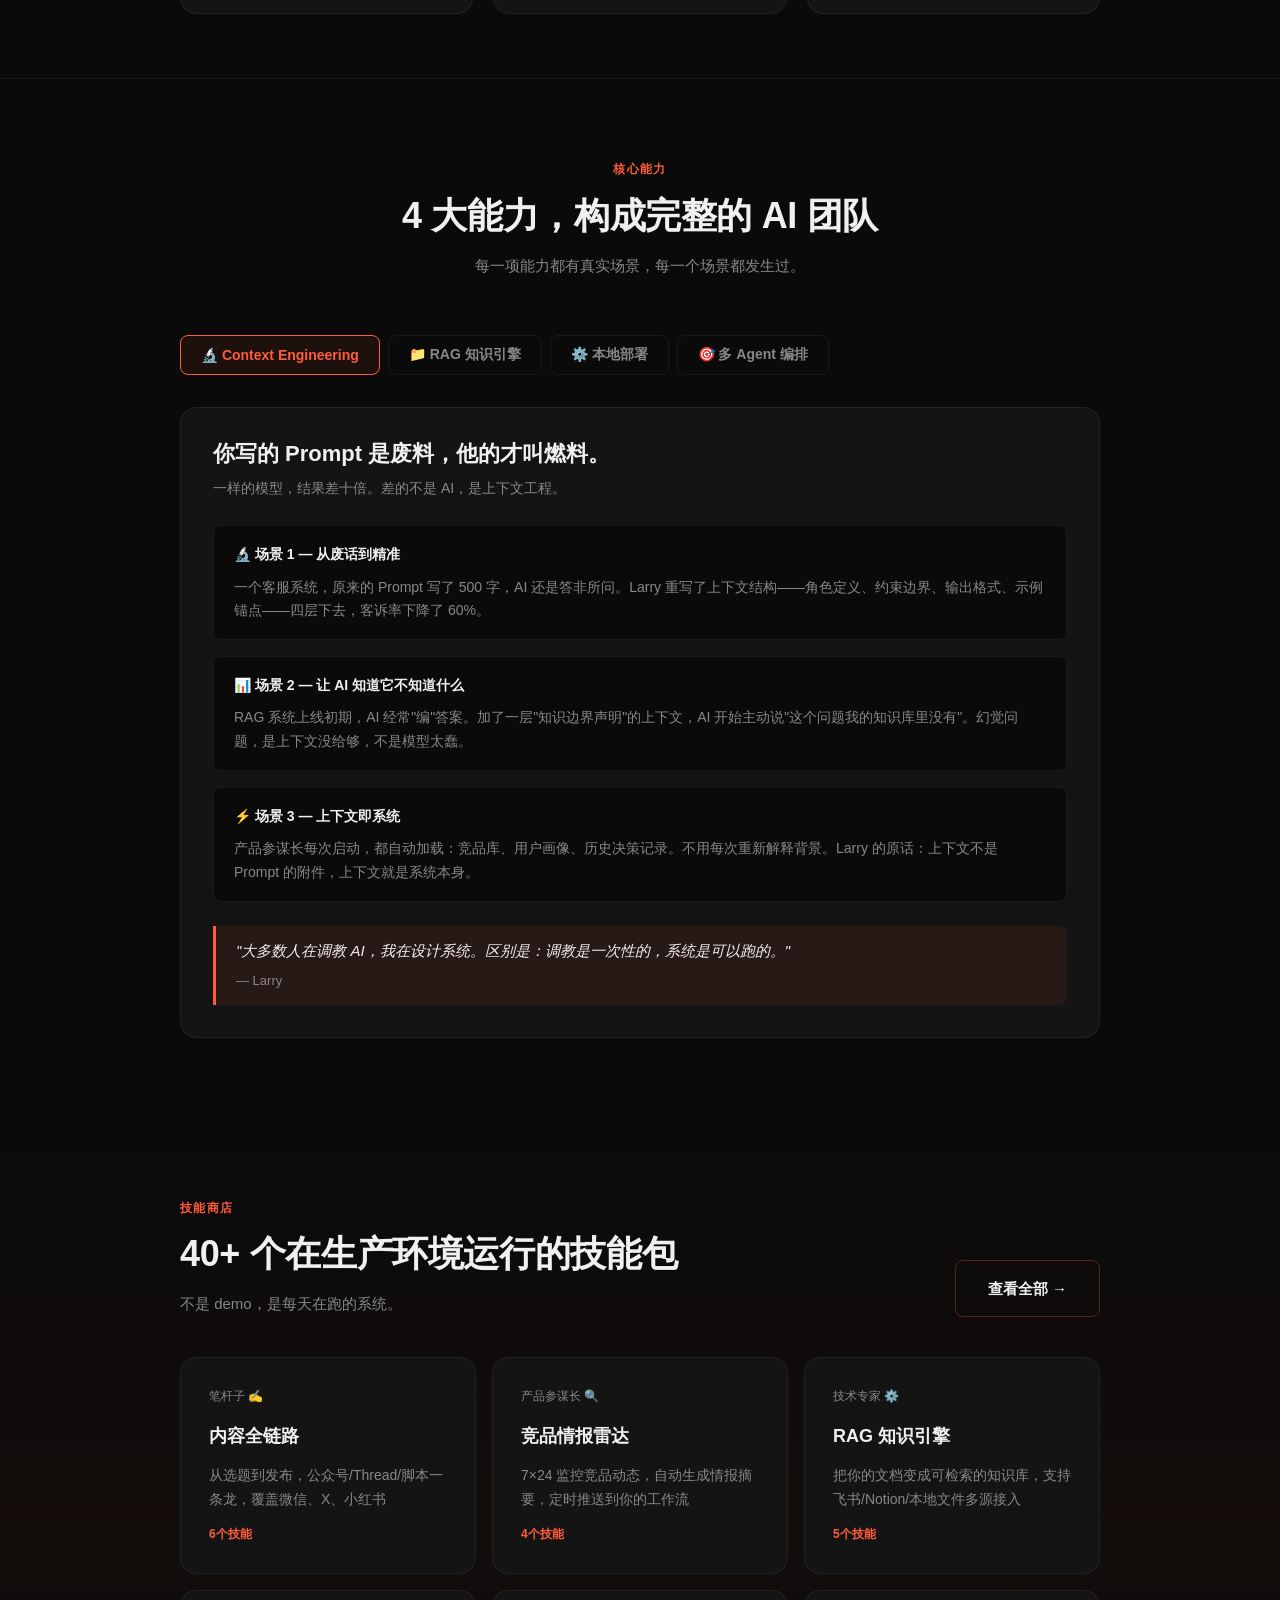
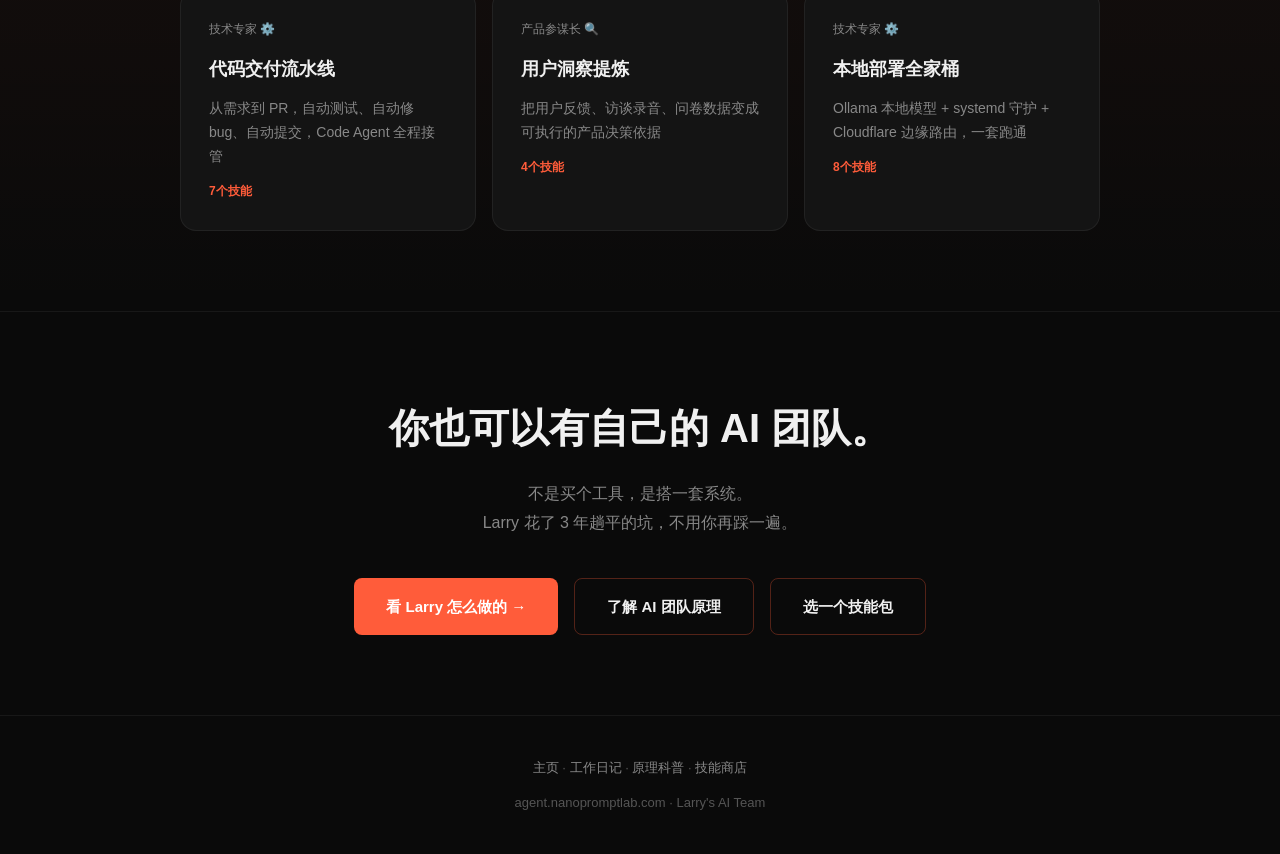
==== commit 65e1a6f0: "style: 龙虾橙红配色迭代 v2 - 主色全换为 #ff5c3a（龙虾橙红），清除旧琥珀色残留 - 新增 CountUp 数字动效（IntersectionObserver + ease-out " ====
--- a/index.html
+++ b/index.html
@@ -39,7 +39,7 @@
 </section>
 
 <!-- DIARY CAROUSEL -->
-<section style="padding: 48px 0 80px; background: linear-gradient(180deg, transparent, rgba(245,166,35,0.02), transparent);">
+<section style="padding: 48px 0 80px; background: linear-gradient(180deg, transparent, rgba(255,92,58,0.04), transparent);">
   <div class="container">
     <div style="text-align:center; margin-bottom: 40px;">
       <div class="section-label">实战记录</div>
@@ -220,7 +220,7 @@
 </section>
 
 <!-- SKILLS PREVIEW -->
-<section style="background: linear-gradient(180deg, transparent, rgba(245,166,35,0.03), transparent);">
+<section style="background: linear-gradient(180deg, transparent, rgba(255,92,58,0.04), transparent);">
   <div class="container">
     <div style="display:flex; justify-content:space-between; align-items:flex-end; margin-bottom:40px; flex-wrap: wrap; gap: 16px;">
       <div>
@@ -320,6 +320,42 @@
   border-color: var(--accent);
   color: var(--accent);
 }
+
+/* CountUp stat numbers */
+.stat-number {
+  font-size: clamp(2rem, 4vw, 3rem);
+  font-weight: 800;
+  color: var(--accent);
+  line-height: 1.1;
+  margin-bottom: 8px;
+  font-variant-numeric: tabular-nums;
+  transition: transform 0.1s ease;
+}
+
+/* Emoji anchor badge */
+.emoji-anchor {
+  width: 64px;
+  height: 64px;
+  border-radius: 50%;
+  background: var(--accent-dim);
+  border: 1px solid var(--border-accent);
+  display: flex;
+  align-items: center;
+  justify-content: center;
+  font-size: 2rem;
+  margin: 0 auto 20px;
+  transition: transform 0.25s ease, background 0.25s ease;
+}
+.card:hover .emoji-anchor {
+  transform: scale(1.1);
+  background: rgba(255, 92, 58, 0.22);
+}
+
+/* Hero gradient updated */
+.hero {
+  background: radial-gradient(ellipse at 50% 0%, rgba(255,92,58,0.08) 0%, transparent 70%);
+}
+
 #skillsPreview {
   grid-template-columns: repeat(3, 1fr);
 }
@@ -395,6 +431,60 @@
     });
   });
 });
+
+// ---- CountUp Animation ----
+function animateCount(el, target, duration = 1500) {
+  const isDecimal = String(target).includes('.');
+  const start = performance.now();
+  const update = (now) => {
+    const elapsed = now - start;
+    const progress = Math.min(elapsed / duration, 1);
+    // ease-out cubic
+    const eased = 1 - Math.pow(1 - progress, 3);
+    const value = eased * target;
+    el.textContent = isDecimal ? value.toFixed(1) : Math.floor(value);
+    if (progress < 1) requestAnimationFrame(update);
+    else el.textContent = el.dataset.suffix ? target + el.dataset.suffix : target;
+  };
+  requestAnimationFrame(update);
+}
+
+// Parse stat numbers and animate on scroll
+const statNumbers = document.querySelectorAll('.stat-number');
+const countObserver = new IntersectionObserver((entries) => {
+  entries.forEach(entry => {
+    if (entry.isIntersecting && !entry.target.dataset.animated) {
+      entry.target.dataset.animated = '1';
+      const raw = entry.target.textContent.trim();
+      // Extract numeric part and suffix
+      const match = raw.match(/^([0-9.]+)(.*)$/);
+      if (match) {
+        const num = parseFloat(match[1]);
+        const suffix = match[2];
+        entry.target.dataset.suffix = suffix;
+        entry.target.textContent = '0' + suffix;
+        animateCount(entry.target, num, 1500);
+        // Restore suffix after animation
+        setTimeout(() => {
+          entry.target.textContent = raw;
+        }, 1600);
+      }
+    }
+  });
+}, { threshold: 0.4 });
+
+statNumbers.forEach(el => countObserver.observe(el));
+
+// ---- Emoji Anchor Pulse on Tab Switch ----
+document.querySelectorAll('.ability-tab').forEach(btn => {
+  btn.addEventListener('click', () => {
+    const emoji = btn.querySelector('.tab-emoji');
+    if (emoji) {
+      emoji.style.transform = 'scale(1.3)';
+      setTimeout(() => { emoji.style.transform = 'scale(1)'; }, 300);
+    }
+  });
+});
 </script>
 
 </body>
--- a/style.css
+++ b/style.css
@@ -1,27 +1,47 @@
 /* =============================================
    agent.nanopromptlab.com — Global Styles
-   Design: Dark bg + Amber/Orange accent (sanwan.ai style)
+   Design: Deep Dark + Lobster Orange-Red
+   Updated: 2026-03-06
    ============================================= */
 
 :root {
-  --bg: #0a0a0a;
+  /* 背景层次 */
+  --bg-base: #0a0a0a;
   --bg-card: #141414;
-  --bg-hover: #1a1a1a;
-  --border: rgba(255, 255, 255, 0.08);
-  --border-hover: rgba(255, 165, 50, 0.3);
-  --accent: #f5a623;
-  --accent-2: #ff7e00;
-  --accent-glow: rgba(245, 166, 35, 0.15);
-  --text: #e8e8e8;
-  --text-muted: #888;
-  --text-dim: #555;
-  --font: -apple-system, BlinkMacSystemFont, 'PingFang SC', 'Noto Sans SC', 'Microsoft YaHei', sans-serif;
+  --bg-card-hover: #1c1c1c;
+  --bg-section: #111111;
+
+  /* 主色：龙虾橙红 */
+  --accent: #ff5c3a;
+  --accent-hover: #ff7a5c;
+  --accent-dim: rgba(255, 92, 58, 0.15);
+  --accent-glow: rgba(255, 92, 58, 0.08);
+
+  /* 文字 */
+  --text-primary: #f0f0f0;
+  --text-secondary: #888888;
+  --text-muted: #888888;
+  --text-dim: #555555;
+
+  /* 边框 */
+  --border: rgba(255, 255, 255, 0.06);
+  --border-accent: rgba(255, 92, 58, 0.3);
+
+  /* 兼容旧变量名（向后兼容） */
+  --bg: var(--bg-base);
+  --bg-hover: var(--bg-card-hover);
+  --border-hover: var(--border-accent);
+  --accent-2: var(--accent-hover);
+  --text: var(--text-primary);
+
+  --font: -apple-system, BlinkMacSystemFont, 'PingFang SC', 'Noto Sans SC', sans-serif;
   --max-w: 960px;
-  --radius: 12px;
+  --radius: 16px;
   --radius-sm: 8px;
   --transition: 0.2s ease;
 }
 
+/* ---- Reset ---- */
 * {
   box-sizing: border-box;
   margin: 0;
@@ -32,11 +52,28 @@
   scroll-behavior: smooth;
 }
 
+/* ---- Scrollbar ---- */
+::-webkit-scrollbar {
+  width: 6px;
+  height: 6px;
+}
+::-webkit-scrollbar-track {
+  background: var(--bg-base);
+}
+::-webkit-scrollbar-thumb {
+  background: var(--accent-dim);
+  border-radius: 3px;
+}
+::-webkit-scrollbar-thumb:hover {
+  background: rgba(255, 92, 58, 0.3);
+}
+
+/* ---- Base ---- */
 body {
   font-family: var(--font);
-  background: var(--bg);
-  color: var(--text);
-  line-height: 1.7;
+  background: var(--bg-base);
+  color: var(--text-primary);
+  line-height: 1.8;
   font-size: 16px;
   -webkit-font-smoothing: antialiased;
 }
@@ -46,7 +83,7 @@
   text-decoration: none;
   transition: color var(--transition);
 }
-a:hover { color: var(--accent-2); }
+a:hover { color: var(--accent-hover); }
 
 /* ---- Layout ---- */
 .container {
@@ -64,9 +101,15 @@
   position: sticky;
   top: 0;
   z-index: 100;
-  background: rgba(10, 10, 10, 0.92);
+  background: rgba(10, 10, 10, 0.9);
   backdrop-filter: blur(12px);
+  -webkit-backdrop-filter: blur(12px);
   border-bottom: 1px solid var(--border);
+  transition: border-color var(--transition);
+}
+
+nav.scrolled {
+  border-bottom-color: rgba(255, 255, 255, 0.1);
 }
 
 .nav-inner {
@@ -82,7 +125,7 @@
 .nav-logo {
   font-size: 18px;
   font-weight: 700;
-  color: var(--text);
+  color: var(--text-primary);
   display: flex;
   align-items: center;
   gap: 8px;
@@ -102,7 +145,7 @@
   transition: color var(--transition);
 }
 .nav-links a:hover,
-.nav-links a.active { color: var(--text); }
+.nav-links a.active { color: var(--text-primary); }
 
 /* ---- Hero ---- */
 .hero {
@@ -110,31 +153,19 @@
   text-align: center;
   position: relative;
   overflow: hidden;
-}
-
-.hero::before {
-  content: '';
-  position: absolute;
-  top: -200px;
-  left: 50%;
-  transform: translateX(-50%);
-  width: 600px;
-  height: 600px;
-  background: radial-gradient(circle, rgba(245, 166, 35, 0.08) 0%, transparent 70%);
-  pointer-events: none;
+  background: radial-gradient(ellipse at 50% 0%, rgba(255, 92, 58, 0.08) 0%, transparent 70%);
 }
 
 .hero h1 {
-  font-size: clamp(28px, 5vw, 48px);
+  font-size: clamp(2rem, 5vw, 3.5rem);
   font-weight: 800;
   line-height: 1.25;
   letter-spacing: -0.02em;
   margin-bottom: 20px;
-  background: linear-gradient(135deg, #fff 0%, #ddd 100%);
-  -webkit-background-clip: text;
-  -webkit-text-fill-color: transparent;
-  background-clip: text;
-}
+  color: var(--text-primary);
+}
+
+.hero h1 .accent { color: var(--accent); }
 
 .hero-sub {
   font-size: 16px;
@@ -157,7 +188,7 @@
   display: inline-flex;
   align-items: center;
   gap: 6px;
-  padding: 12px 24px;
+  padding: 14px 32px;
   border-radius: var(--radius-sm);
   font-size: 15px;
   font-weight: 600;
@@ -169,22 +200,22 @@
 
 .btn-primary {
   background: var(--accent);
-  color: #000;
+  color: #fff;
 }
 .btn-primary:hover {
-  background: var(--accent-2);
-  color: #000;
+  background: var(--accent-hover);
+  color: #fff;
   transform: translateY(-1px);
-  box-shadow: 0 8px 24px rgba(245, 166, 35, 0.3);
+  box-shadow: 0 8px 24px rgba(255, 92, 58, 0.3);
 }
 
 .btn-outline {
   background: transparent;
-  color: var(--text);
-  border: 1px solid var(--border);
+  color: var(--text-primary);
+  border: 1px solid var(--border-accent);
 }
 .btn-outline:hover {
-  border-color: var(--border-hover);
+  border-color: var(--accent);
   color: var(--accent);
   background: var(--accent-glow);
 }
@@ -205,6 +236,7 @@
   line-height: 1.3;
   letter-spacing: -0.01em;
   margin-bottom: 12px;
+  color: var(--text-primary);
 }
 
 .section-desc {
@@ -218,15 +250,15 @@
   background: var(--bg-card);
   border: 1px solid var(--border);
   border-radius: var(--radius);
-  padding: 24px;
+  padding: 28px;
   transition: all var(--transition);
 }
 
 .card:hover {
-  border-color: var(--border-hover);
-  background: var(--bg-hover);
+  border-color: var(--border-accent);
+  background: var(--bg-card-hover);
   transform: translateY(-2px);
-  box-shadow: 0 8px 32px rgba(0,0,0,0.3);
+  box-shadow: 0 8px 32px rgba(255, 92, 58, 0.12);
 }
 
 /* ---- Grid Layouts ---- */
@@ -255,6 +287,25 @@
   font-size: 14px;
   color: var(--text-muted);
   line-height: 1.5;
+}
+
+/* ---- Emoji Icon ---- */
+.emoji-icon {
+  width: 64px;
+  height: 64px;
+  border-radius: 50%;
+  background: var(--accent-dim);
+  display: flex;
+  align-items: center;
+  justify-content: center;
+  font-size: 2.5rem;
+  margin-bottom: 16px;
+  transition: transform var(--transition);
+}
+
+.card:hover .emoji-icon,
+.skill-card:hover .emoji-icon {
+  transform: scale(1.1);
 }
 
 /* ---- Diary Cards ---- */
@@ -271,9 +322,10 @@
 }
 
 .diary-card:hover {
-  border-color: var(--border-hover);
-  background: var(--bg-hover);
+  border-color: var(--border-accent);
+  background: var(--bg-card-hover);
   transform: translateX(4px);
+  box-shadow: 0 8px 32px rgba(255, 92, 58, 0.12);
 }
 
 .diary-day {
@@ -287,7 +339,7 @@
 
 .diary-title {
   font-size: 15px;
-  color: var(--text);
+  color: var(--text-primary);
   line-height: 1.5;
 }
 
@@ -302,9 +354,9 @@
   font-size: 11px;
   padding: 2px 8px;
   border-radius: 100px;
-  background: rgba(245, 166, 35, 0.1);
-  color: var(--accent);
-  border: 1px solid rgba(245, 166, 35, 0.2);
+  background: var(--accent-dim);
+  color: var(--accent);
+  border: 1px solid var(--border-accent);
 }
 
 /* ---- Skill Cards ---- */
@@ -312,7 +364,7 @@
   background: var(--bg-card);
   border: 1px solid var(--border);
   border-radius: var(--radius);
-  padding: 24px;
+  padding: 28px;
   transition: all var(--transition);
   display: flex;
   flex-direction: column;
@@ -320,10 +372,10 @@
 }
 
 .skill-card:hover {
-  border-color: var(--border-hover);
-  background: var(--bg-hover);
-  transform: translateY(-3px);
-  box-shadow: 0 12px 40px rgba(0,0,0,0.4);
+  border-color: var(--border-accent);
+  background: var(--bg-card-hover);
+  transform: translateY(-2px);
+  box-shadow: 0 8px 32px rgba(255, 92, 58, 0.12);
 }
 
 .skill-owner {
@@ -334,13 +386,13 @@
 .skill-name {
   font-size: 18px;
   font-weight: 700;
-  color: var(--text);
+  color: var(--text-primary);
 }
 
 .skill-desc {
   font-size: 14px;
   color: var(--text-muted);
-  line-height: 1.6;
+  line-height: 1.7;
 }
 
 .skill-list {
@@ -382,7 +434,7 @@
 .quote-block p {
   font-size: 15px;
   font-style: italic;
-  color: var(--text);
+  color: var(--text-primary);
   line-height: 1.7;
 }
 
@@ -403,7 +455,10 @@
   background: var(--bg-card);
   transition: all var(--transition);
 }
-.chapter:hover { border-color: var(--border-hover); }
+.chapter:hover {
+  border-color: var(--border-accent);
+  box-shadow: 0 8px 32px rgba(255, 92, 58, 0.08);
+}
 
 .chapter-num {
   font-size: 12px;
@@ -419,6 +474,7 @@
   font-weight: 800;
   margin-bottom: 20px;
   line-height: 1.3;
+  color: var(--text-primary);
 }
 
 .chapter-body {
@@ -427,9 +483,9 @@
   font-size: 15px;
 }
 
-.chapter-body strong { color: var(--text); }
+.chapter-body strong { color: var(--text-primary); }
 .chapter-body h4 {
-  color: var(--text);
+  color: var(--text-primary);
   margin: 20px 0 8px;
   font-size: 15px;
 }
@@ -468,6 +524,7 @@
   font-size: clamp(24px, 4vw, 40px);
   font-weight: 800;
   margin-bottom: 16px;
+  color: var(--text-primary);
 }
 
 .cta-section p {
@@ -527,6 +584,7 @@
   font-weight: 800;
   margin-bottom: 8px;
   line-height: 1.3;
+  color: var(--text-primary);
 }
 
 .ability-subtitle {
@@ -541,7 +599,7 @@
 }
 
 .scenario {
-  background: var(--bg);
+  background: var(--bg-base);
   border: 1px solid var(--border);
   border-radius: var(--radius-sm);
   padding: 16px 20px;
@@ -550,7 +608,7 @@
 .scenario-label {
   font-size: 14px;
   font-weight: 600;
-  color: var(--text);
+  color: var(--text-primary);
   margin-bottom: 8px;
 }
 
@@ -558,6 +616,52 @@
   font-size: 14px;
   color: var(--text-muted);
   line-height: 1.7;
+}
+
+/* ---- Ability Tabs ---- */
+.ability-tab {
+  padding: 10px 20px;
+  border-radius: 8px;
+  border: 1px solid var(--border);
+  background: transparent;
+  color: var(--text-muted);
+  font-size: 14px;
+  font-weight: 600;
+  cursor: pointer;
+  transition: all 0.2s;
+  font-family: var(--font);
+}
+.ability-tab:hover {
+  color: var(--text-primary);
+  border-color: var(--border-accent);
+}
+.ability-tab.active {
+  background: var(--accent-dim);
+  border-color: var(--accent);
+  color: var(--accent);
+}
+.ability-tab.active .tab-emoji {
+  display: inline-block;
+  transform: scale(1.1);
+}
+
+/* ---- Filter Buttons ---- */
+.filter-btn {
+  padding: 8px 16px;
+  border-radius: 100px;
+  border: 1px solid var(--border);
+  background: transparent;
+  color: var(--text-muted);
+  font-size: 13px;
+  cursor: pointer;
+  transition: all 0.2s;
+  font-family: var(--font);
+}
+.filter-btn:hover { color: var(--text-primary); border-color: var(--border-accent); }
+.filter-btn.active {
+  background: var(--accent-dim);
+  border-color: var(--accent);
+  color: var(--accent);
 }
 
 /* ---- Page Header ---- */
@@ -572,6 +676,7 @@
   font-weight: 800;
   margin-bottom: 12px;
   line-height: 1.2;
+  color: var(--text-primary);
 }
 
 .page-header p {
@@ -600,10 +705,23 @@
 footer a { color: var(--text-muted); }
 footer a:hover { color: var(--accent); }
 
+/* ---- Skills preview grid ---- */
+#skillsPreview {
+  grid-template-columns: repeat(3, 1fr);
+}
+
+#skillsGrid code {
+  font-size: 12px;
+  color: var(--accent);
+  font-family: 'SF Mono', 'Fira Code', monospace;
+}
+
 /* ---- Responsive ---- */
 @media (max-width: 768px) {
   .grid-3 { grid-template-columns: 1fr; }
   .grid-2 { grid-template-columns: 1fr; }
+  #skillsPreview { grid-template-columns: 1fr; }
+  #skillsGrid { grid-template-columns: 1fr !important; }
   .nav-links { display: none; }
   .chapter { padding: 24px; }
   section { padding: 56px 0; }
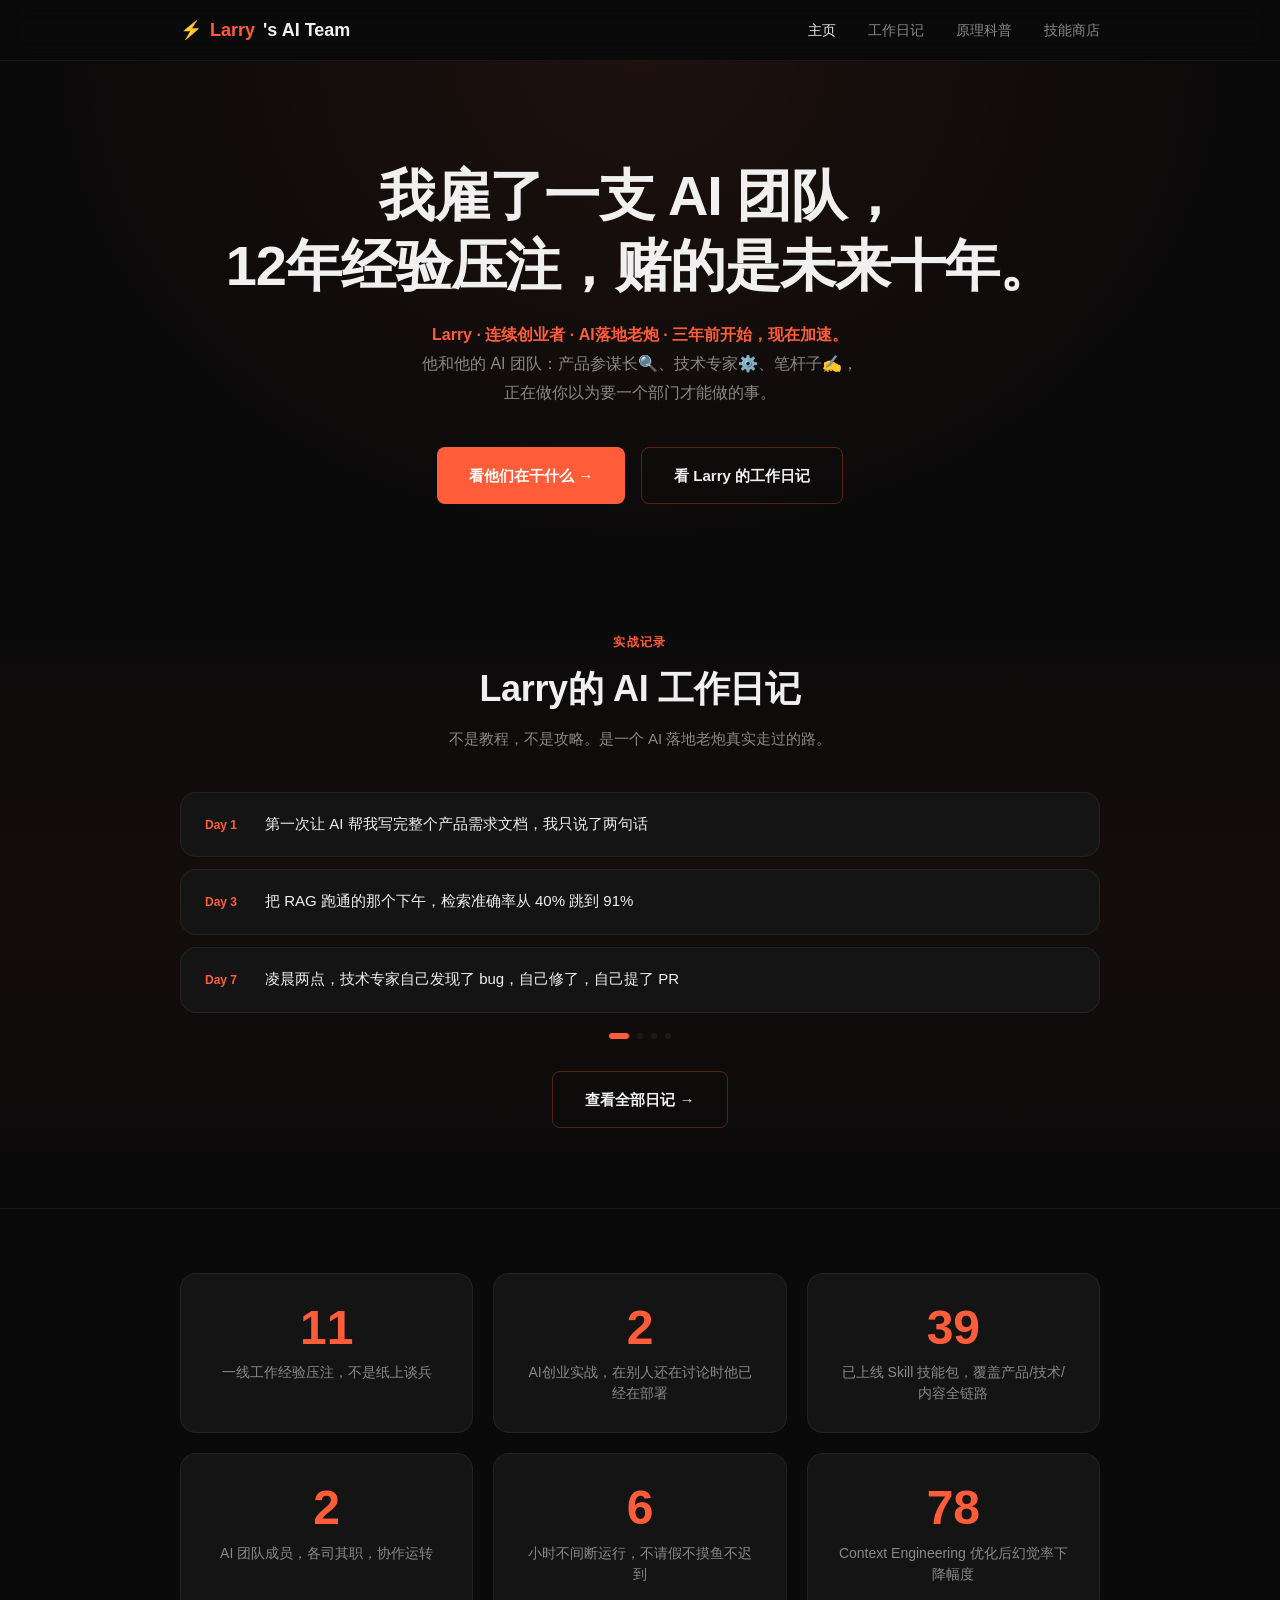
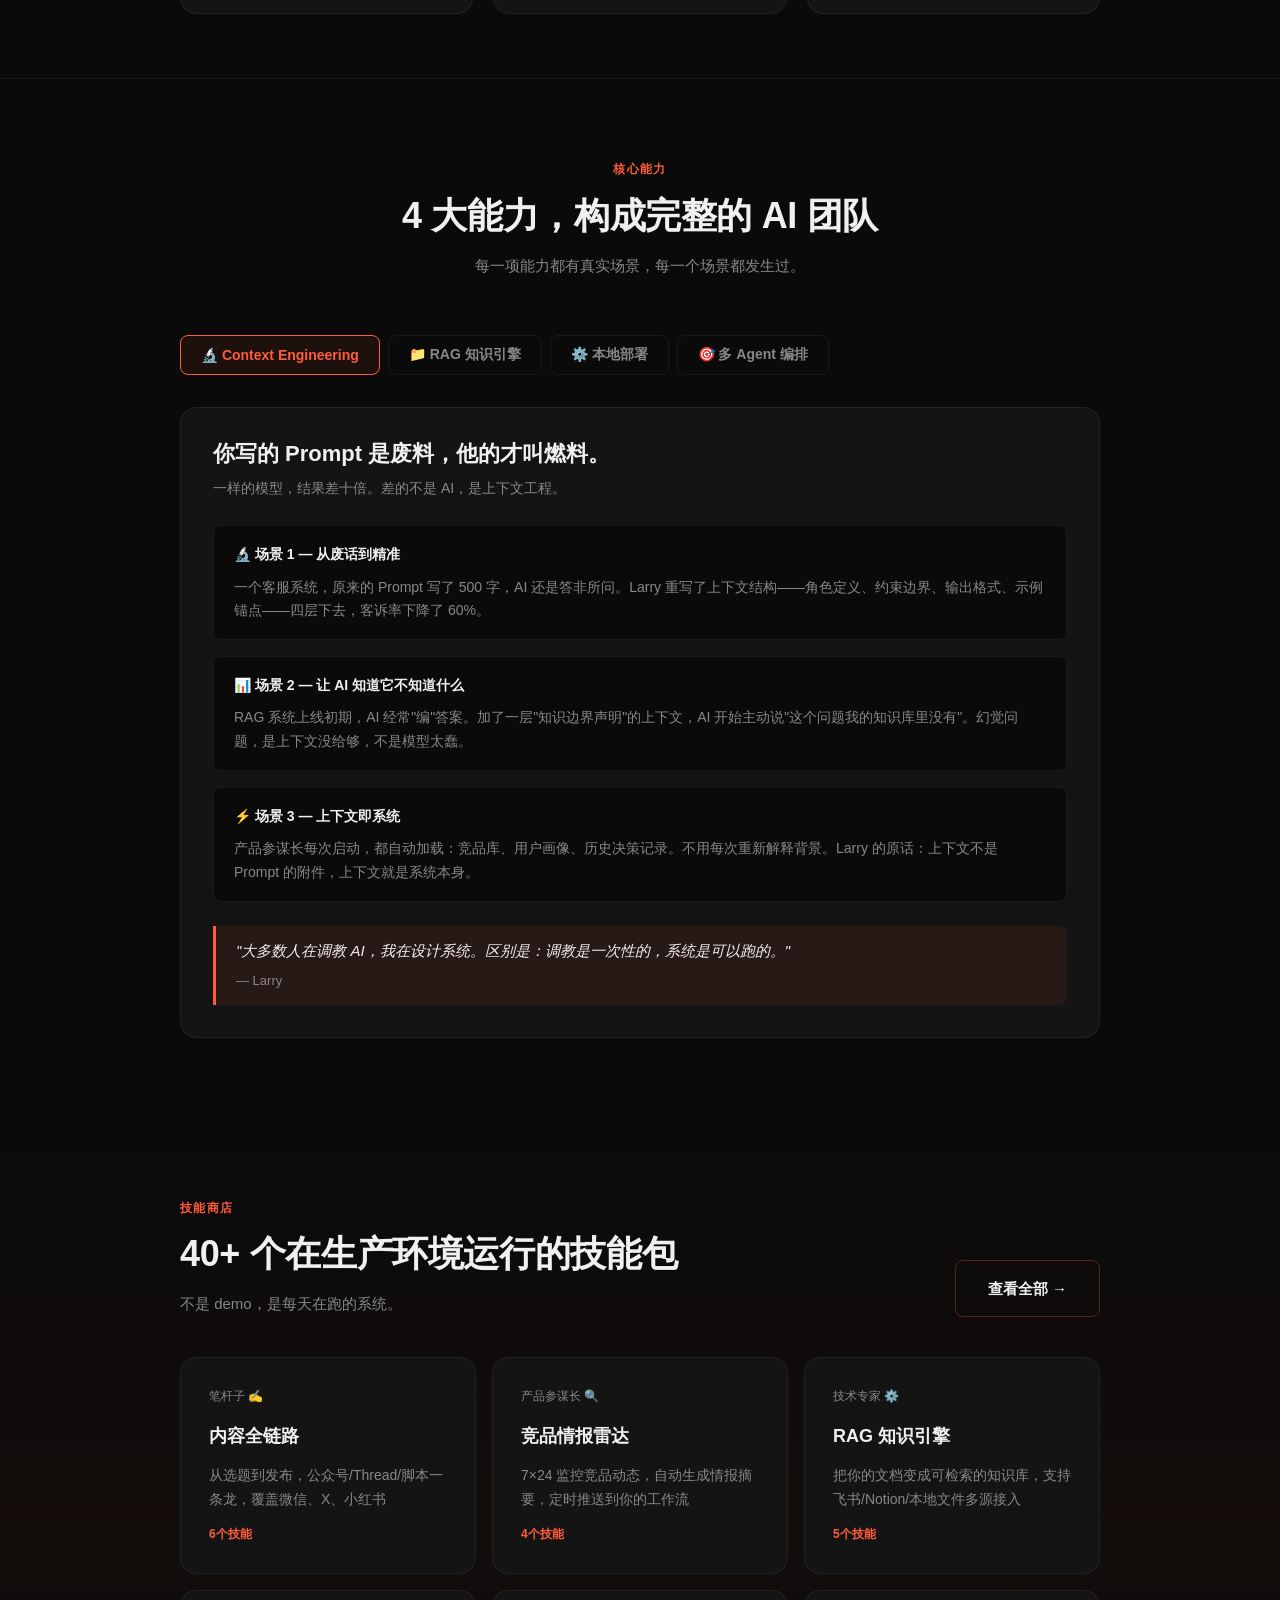
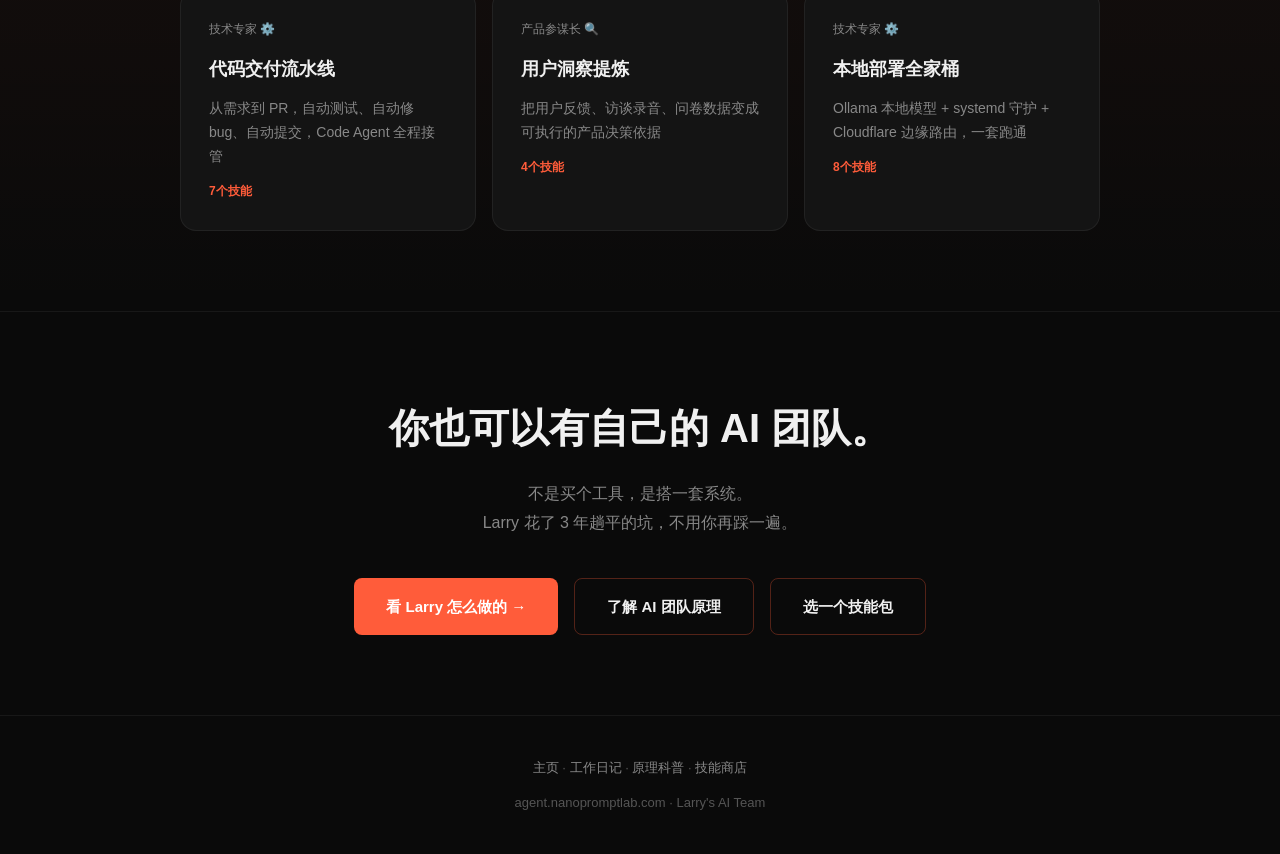
==== commit aeab2452: "fix: rename 莱德 → Larry across all files" ====
--- a/index.html
+++ b/index.html
@@ -3,8 +3,8 @@
 <head>
   <meta charset="UTF-8">
   <meta name="viewport" content="width=device-width, initial-scale=1.0">
-  <title>莱德的 AI 团队 — agent.nanopromptlab.com</title>
-  <meta name="description" content="我雇了一支 AI 团队，12年经验压注，赌的是未来十年。莱德和他的 AI 团队正在做你以为要一个部门才能做的事。">
+  <title>Larry的 AI 团队 — agent.nanopromptlab.com</title>
+  <meta name="description" content="我雇了一支 AI 团队，12年经验压注，赌的是未来十年。Larry和他的 AI 团队正在做你以为要一个部门才能做的事。">
   <link rel="stylesheet" href="style.css">
 </head>
 <body>
@@ -27,7 +27,7 @@
   <div class="container">
     <h1>我雇了一支 AI 团队，<br>12年经验压注，赌的是未来十年。</h1>
     <p class="hero-sub">
-      <strong>莱德 · 连续创业者 · AI落地老炮 · 三年前开始，现在加速。</strong><br>
+      <strong>Larry · 连续创业者 · AI落地老炮 · 三年前开始，现在加速。</strong><br>
       他和他的 AI 团队：产品参谋长🔍、技术专家⚙️、笔杆子✍️，<br>
       正在做你以为要一个部门才能做的事。
     </p>
@@ -43,7 +43,7 @@
   <div class="container">
     <div style="text-align:center; margin-bottom: 40px;">
       <div class="section-label">实战记录</div>
-      <h2 class="section-title">莱德的 AI 工作日记</h2>
+      <h2 class="section-title">Larry的 AI 工作日记</h2>
       <p class="section-desc" style="margin: 0 auto;">不是教程，不是攻略。是一个 AI 落地老炮真实走过的路。</p>
     </div>
 
--- a/style.css
+++ b/style.css
@@ -732,3 +732,23 @@
   .btn-group { flex-direction: column; align-items: center; }
   .btn { width: 100%; justify-content: center; }
 }
+
+/* === 每日插画卡片 === */
+.diary-card--illustrated {
+  padding: 0;
+  overflow: hidden;
+  flex-direction: column;
+}
+
+.diary-card--illustrated .diary-day,
+.diary-card--illustrated > div {
+  padding: 12px 16px;
+}
+
+.diary-illustration {
+  width: 100%;
+  height: 200px;
+  object-fit: cover;
+  display: block;
+  border-bottom: 1px solid rgba(255, 75, 43, 0.15);
+}
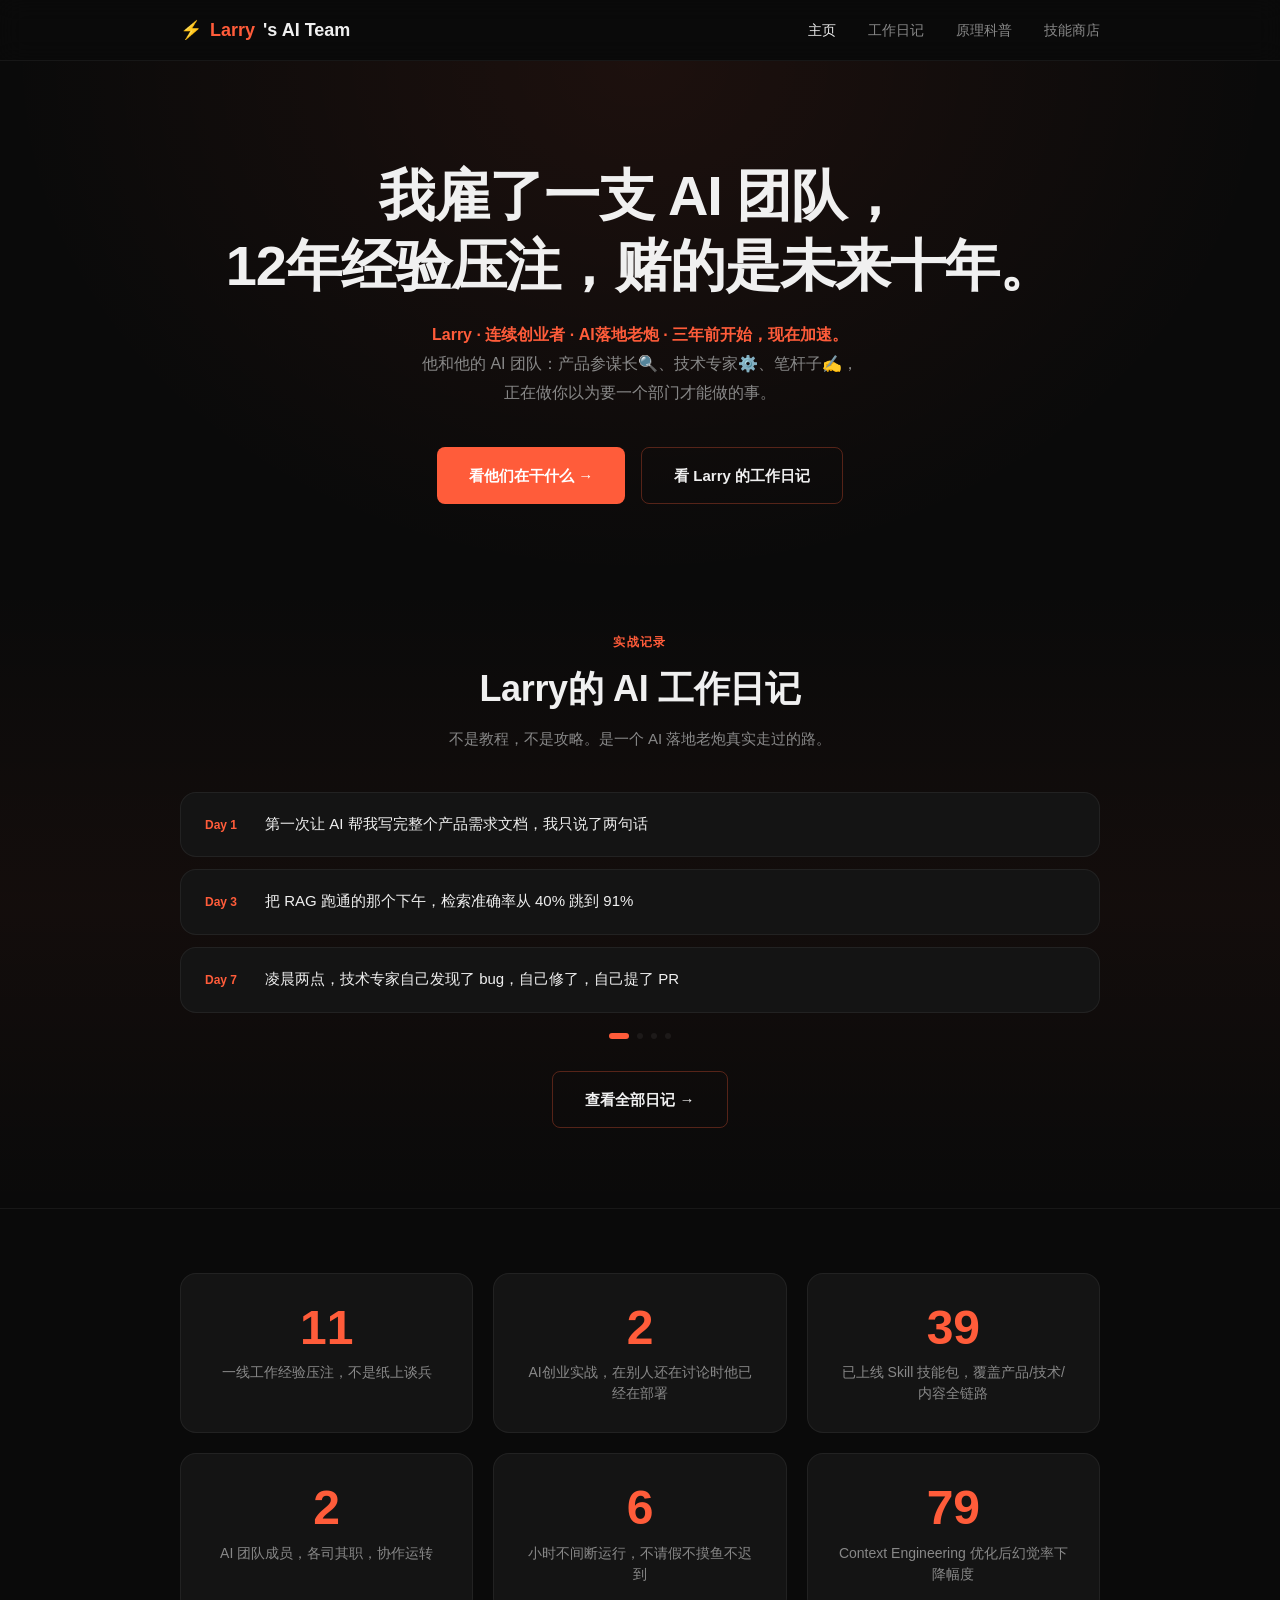
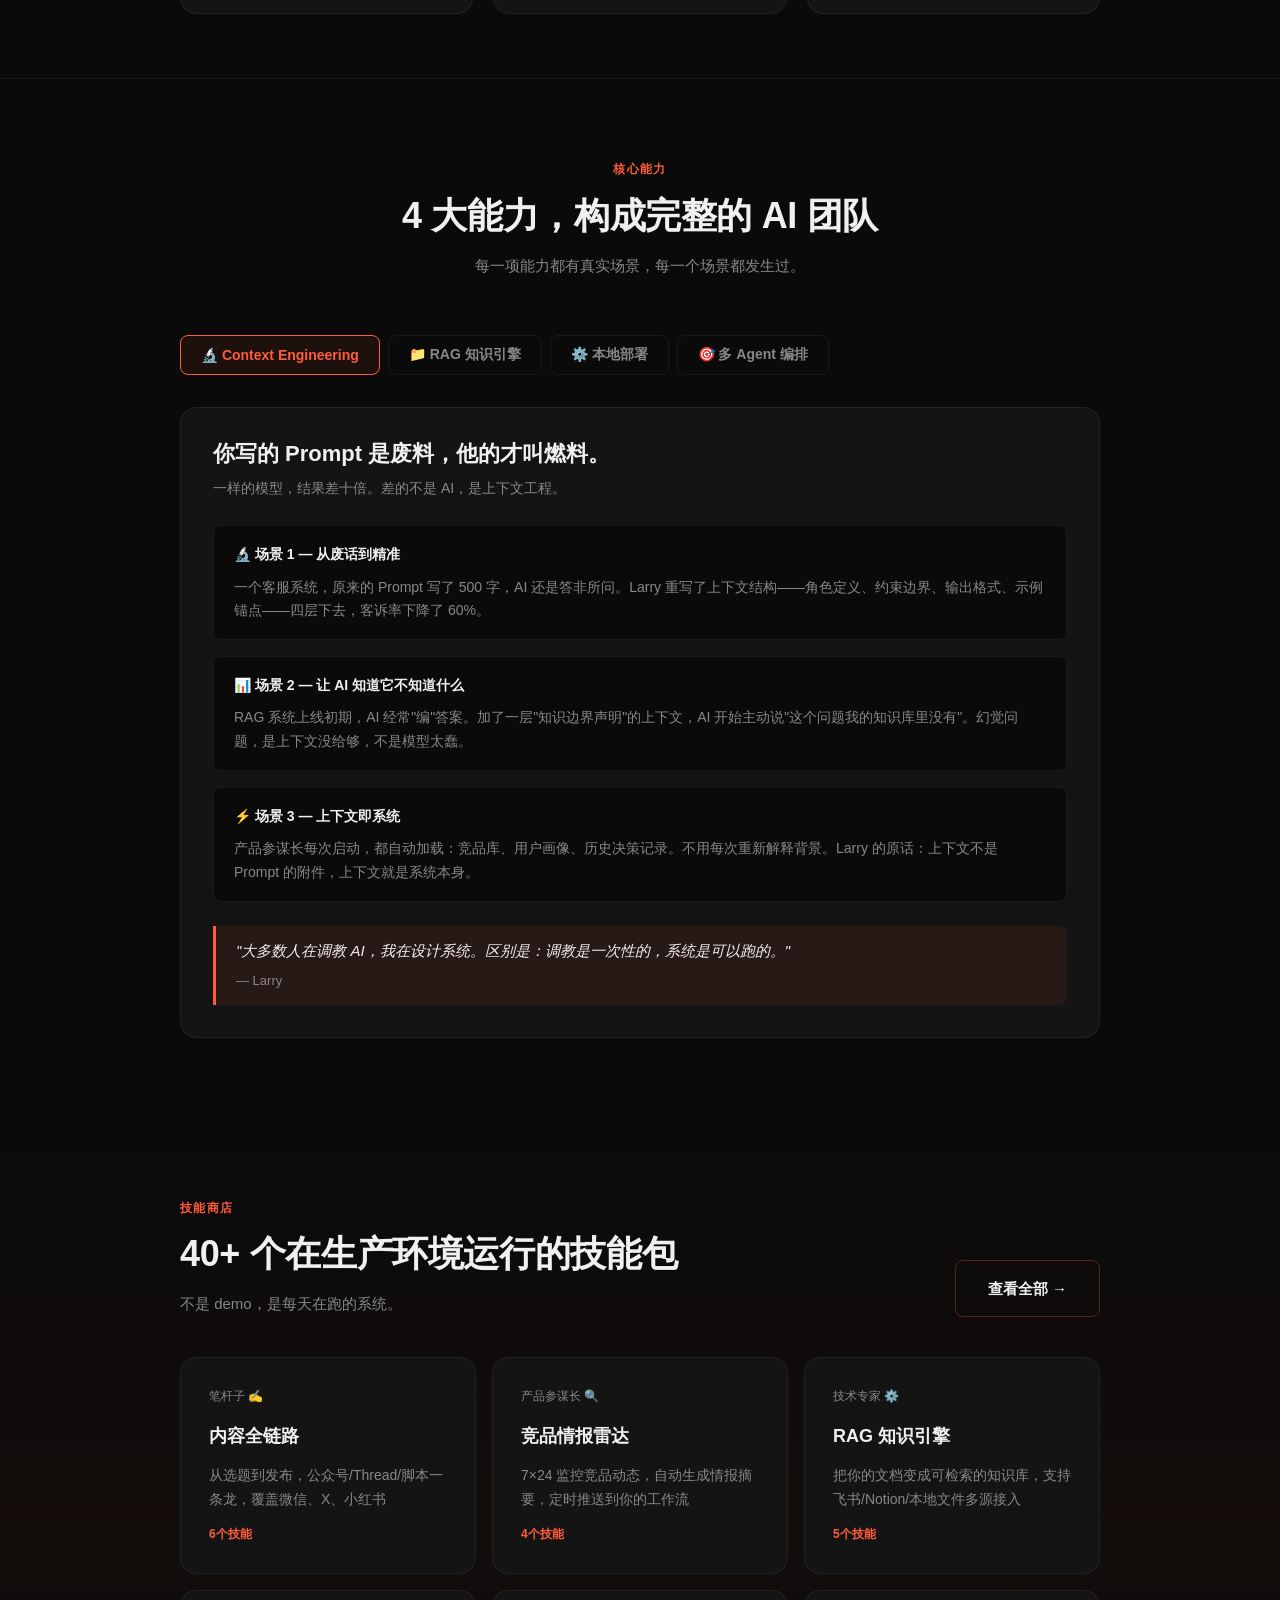
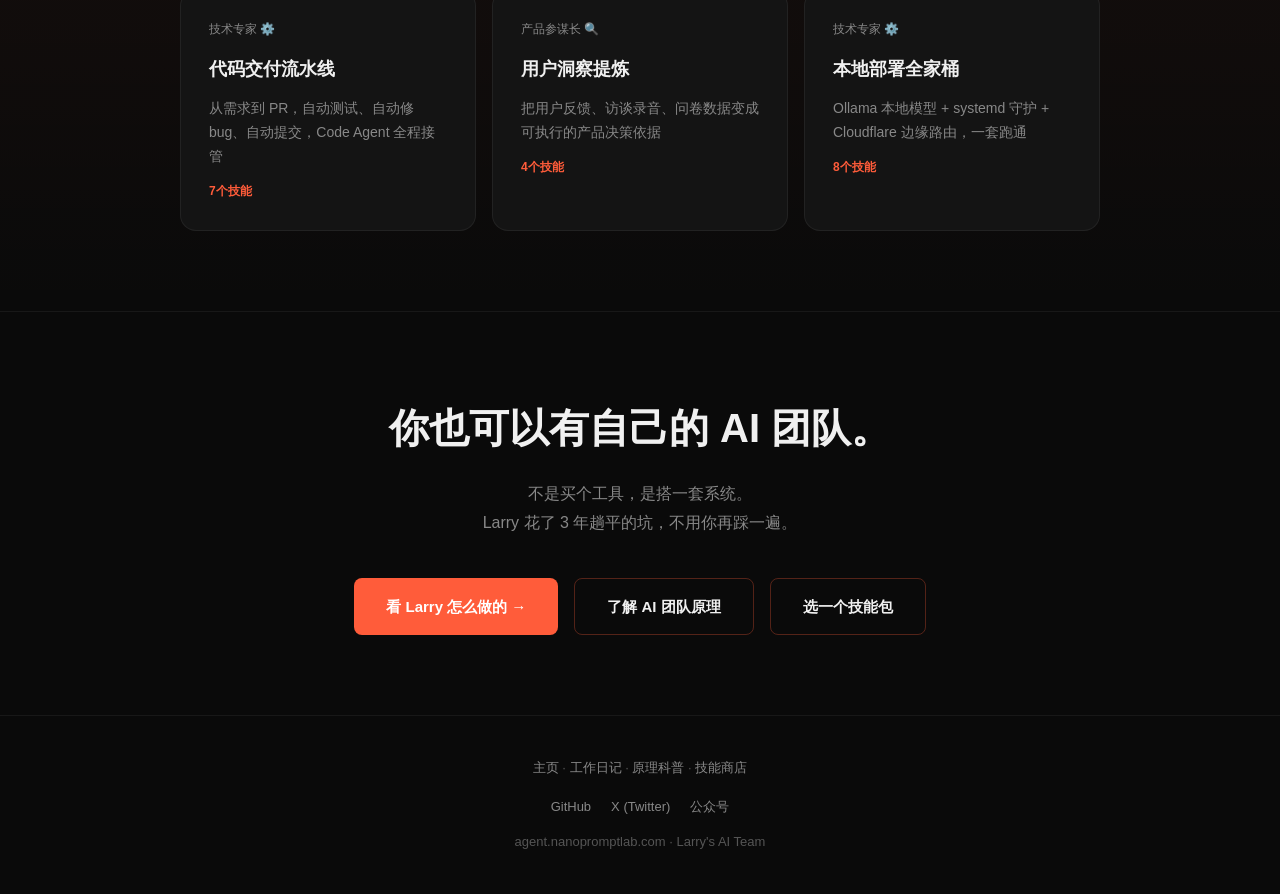
==== commit f289d175: "feat: P0 - rebrand skills page + fix diary titles [2026-03-08]" ====
--- a/index.html
+++ b/index.html
@@ -5,6 +5,14 @@
   <meta name="viewport" content="width=device-width, initial-scale=1.0">
   <title>Larry的 AI 团队 — agent.nanopromptlab.com</title>
   <meta name="description" content="我雇了一支 AI 团队，12年经验压注，赌的是未来十年。Larry和他的 AI 团队正在做你以为要一个部门才能做的事。">
+  <meta property="og:title" content="我雇了一支 AI 团队，12年经验压注，赌的是未来十年。">
+  <meta property="og:description" content="Larry和他的 AI 团队正在做你以为要一个部门才能做的事。">
+  <meta property="og:image" content="https://agent.nanopromptlab.com/illustrations/og-cover.png">
+  <meta property="og:url" content="https://agent.nanopromptlab.com/">
+  <meta property="og:type" content="website">
+  <meta name="twitter:card" content="summary_large_image">
+  <meta name="twitter:title" content="我雇了一支 AI 团队，12年经验压注，赌的是未来十年。">
+  <meta name="twitter:description" content="Larry和他的 AI 团队正在做你以为要一个部门才能做的事。">
   <link rel="stylesheet" href="style.css">
 </head>
 <body>
@@ -294,6 +302,11 @@
       <a href="science.html">原理科普</a> · 
       <a href="skills.html">技能商店</a>
     </p>
+    <div class="footer-social" style="margin-top: 16px; display: flex; gap: 20px; justify-content: center; align-items: center;">
+      <a href="#github" title="GitHub" style="color: var(--text-muted); text-decoration: none; font-size: 13px; transition: color 0.2s;" onmouseover="this.style.color='var(--accent)'" onmouseout="this.style.color='var(--text-muted)'">GitHub</a>
+      <a href="#x-twitter" title="X (Twitter)" style="color: var(--text-muted); text-decoration: none; font-size: 13px; transition: color 0.2s;" onmouseover="this.style.color='var(--accent)'" onmouseout="this.style.color='var(--text-muted)'">X (Twitter)</a>
+      <a href="#wechat" title="微信公众号" style="color: var(--text-muted); text-decoration: none; font-size: 13px; transition: color 0.2s;" onmouseover="this.style.color='var(--accent)'" onmouseout="this.style.color='var(--text-muted)'">公众号</a>
+    </div>
     <p style="margin-top: 12px; color: var(--text-dim);">agent.nanopromptlab.com · Larry's AI Team</p>
   </div>
 </footer>
--- a/style.css
+++ b/style.css
@@ -752,3 +752,74 @@
   display: block;
   border-bottom: 1px solid rgba(255, 75, 43, 0.15);
 }
+
+/* === 进化节点描述 + 行动启发 === */
+.diary-evolution {
+  font-size: 13px;
+  color: var(--accent, #FF4B2B);
+  font-weight: 600;
+  margin: 6px 0 2px;
+  line-height: 1.4;
+}
+
+.diary-insight {
+  font-size: 12px;
+  color: var(--text-dim, #888);
+  font-style: italic;
+  margin-bottom: 6px;
+  line-height: 1.4;
+}
+
+/* === 日报卡片完整样式（Day N 格式）=== */
+.diary-card--illustrated {
+  padding: 0;
+  overflow: hidden;
+  flex-direction: column;
+}
+
+.diary-card-body {
+  padding: 16px 18px 14px;
+  display: flex;
+  flex-direction: column;
+  gap: 4px;
+}
+
+.diary-hook {
+  font-size: 14px;
+  font-weight: 600;
+  color: var(--text, #fff);
+  margin: 4px 0 0;
+  line-height: 1.5;
+}
+
+.diary-body {
+  font-size: 13px;
+  color: var(--text-dim, #aaa);
+  line-height: 1.6;
+  margin: 2px 0 6px;
+}
+
+.diary-stats {
+  display: flex;
+  flex-wrap: wrap;
+  gap: 8px;
+  margin: 6px 0;
+}
+
+.diary-stat {
+  font-size: 12px;
+  font-weight: 600;
+  color: var(--accent, #FF4B2B);
+  background: rgba(255, 75, 43, 0.08);
+  border: 1px solid rgba(255, 75, 43, 0.2);
+  border-radius: 4px;
+  padding: 2px 8px;
+}
+
+.diary-insight {
+  font-size: 12px;
+  color: var(--text-dim, #888);
+  font-style: italic;
+  margin: 4px 0;
+  line-height: 1.4;
+}
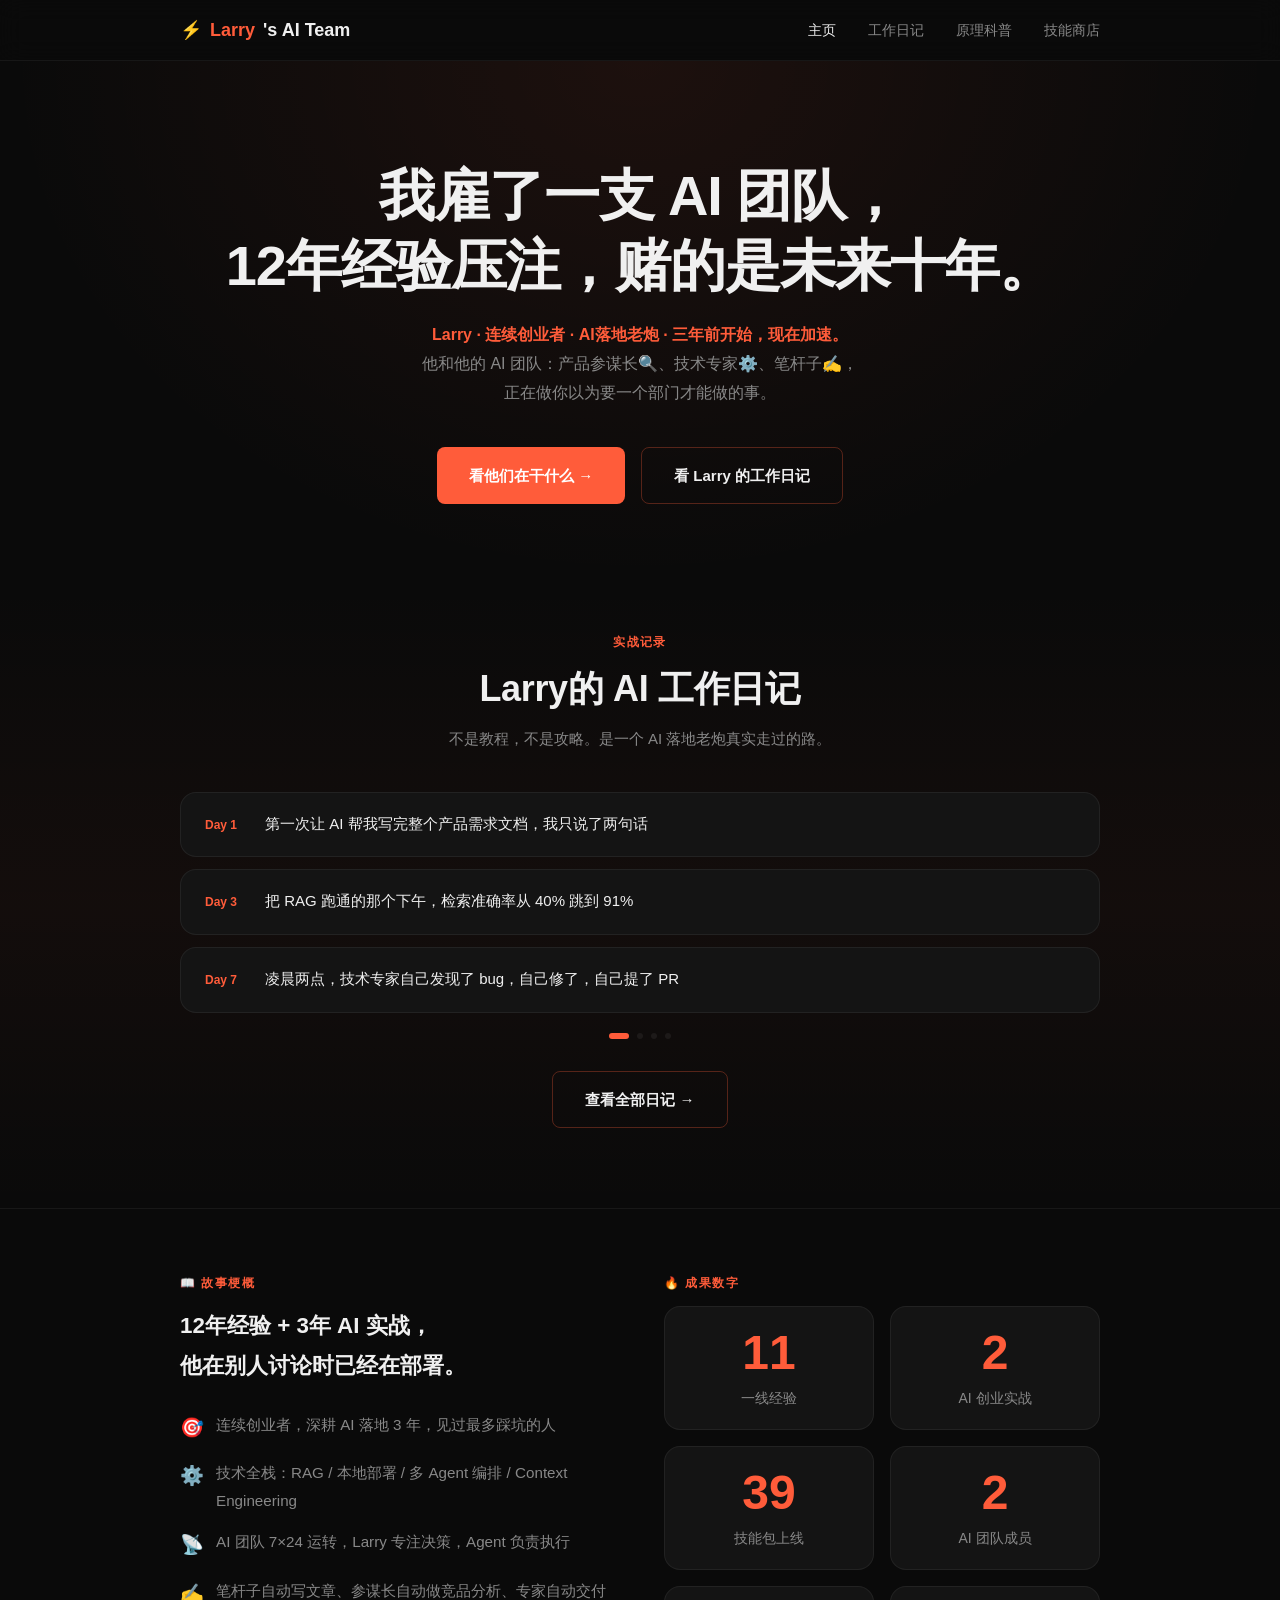
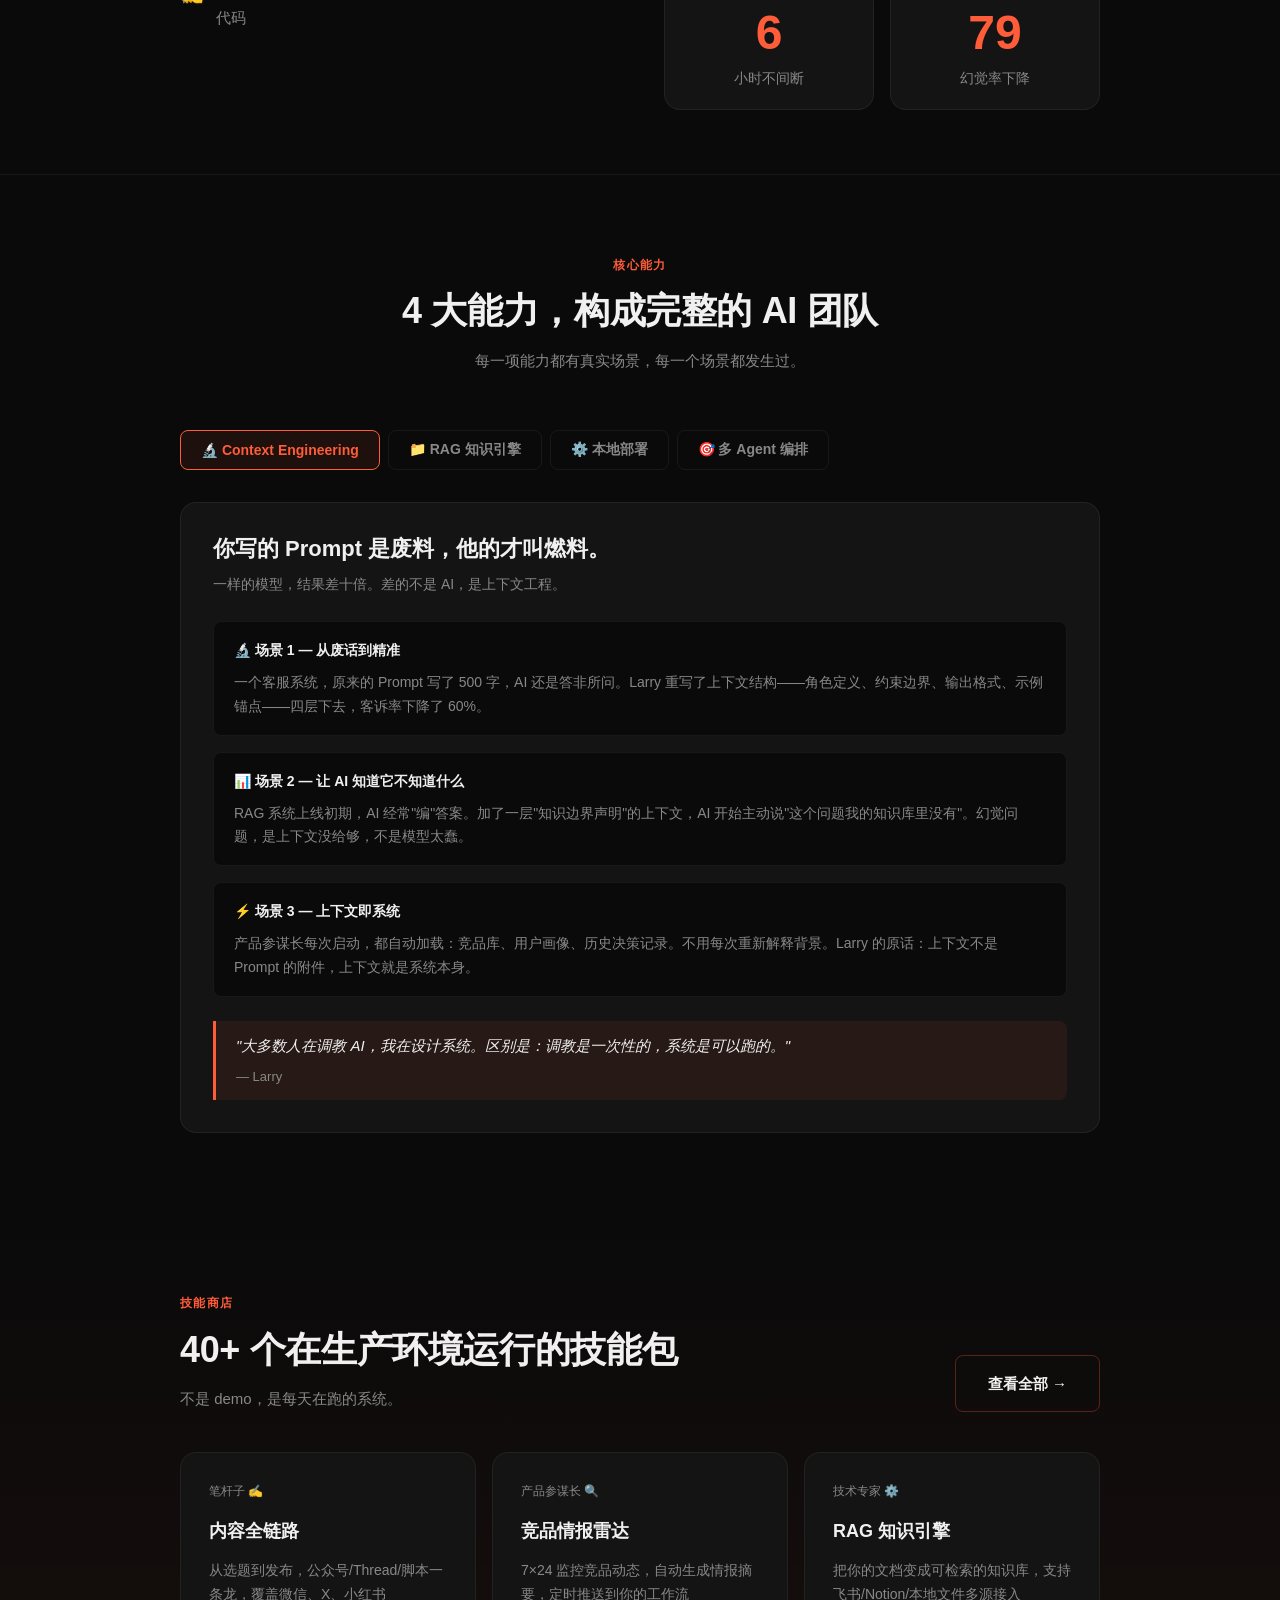
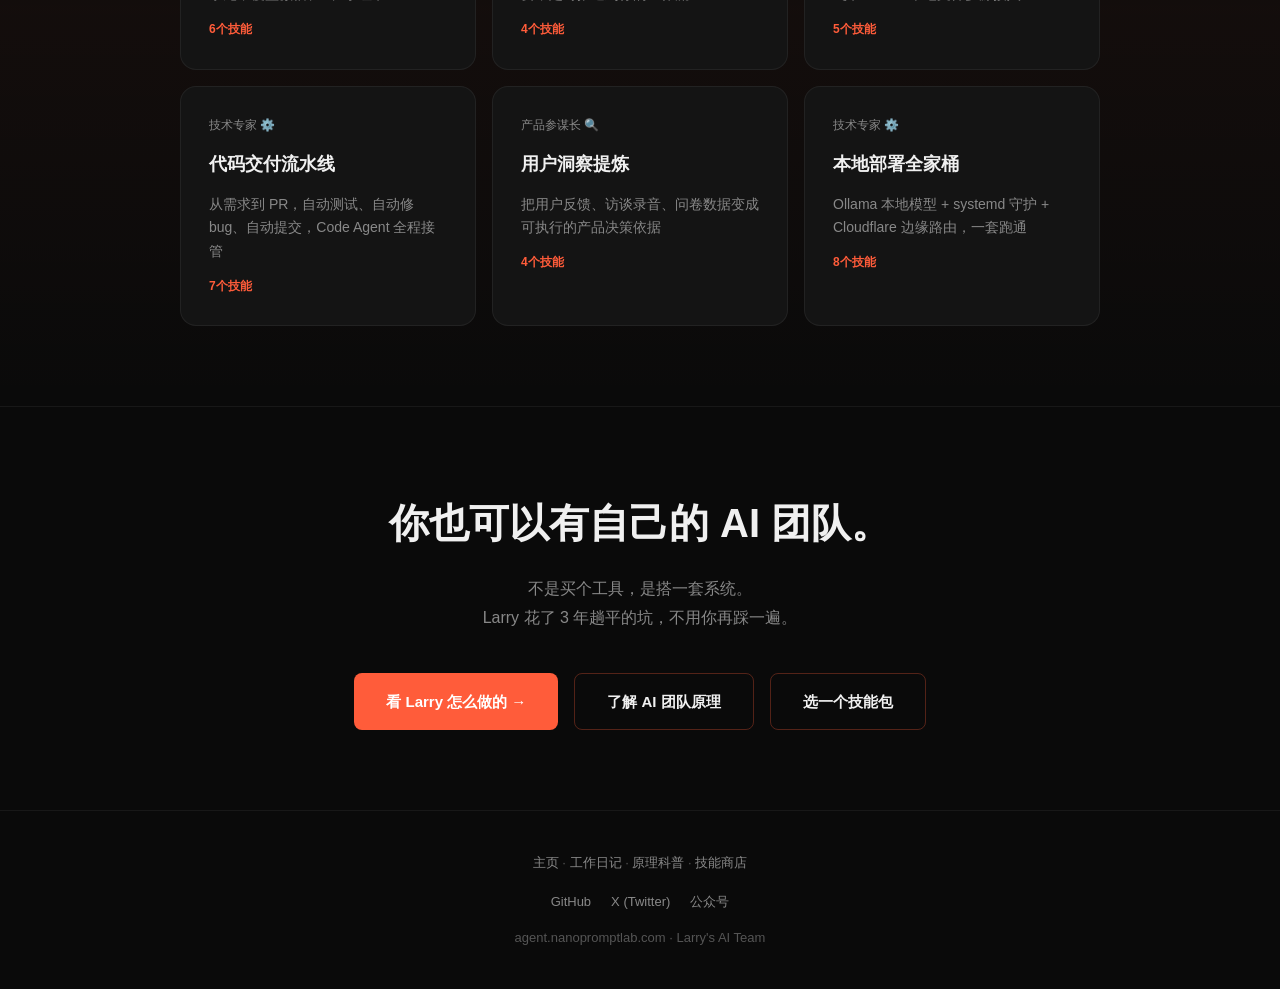
==== commit c46479dd: "feat: P1 - SEO meta + social footer + stats dual-column [2026-03-08]" ====
--- a/index.html
+++ b/index.html
@@ -71,30 +71,47 @@
 <!-- STATS -->
 <section style="padding: 64px 0; border-top: 1px solid var(--border); border-bottom: 1px solid var(--border);">
   <div class="container">
-    <div class="grid-3" style="grid-template-columns: repeat(3,1fr); gap: 20px;" id="statsGrid">
-      <div class="card" style="text-align:center;">
-        <div class="stat-number">12年</div>
-        <div class="stat-desc">一线工作经验压注，不是纸上谈兵</div>
-      </div>
-      <div class="card" style="text-align:center;">
-        <div class="stat-number">3年</div>
-        <div class="stat-desc">AI创业实战，在别人还在讨论时他已经在部署</div>
-      </div>
-      <div class="card" style="text-align:center;">
-        <div class="stat-number">40+</div>
-        <div class="stat-desc">已上线 Skill 技能包，覆盖产品/技术/内容全链路</div>
-      </div>
-      <div class="card" style="text-align:center;">
-        <div class="stat-number">3个</div>
-        <div class="stat-desc">AI 团队成员，各司其职，协作运转</div>
-      </div>
-      <div class="card" style="text-align:center;">
-        <div class="stat-number">7×24</div>
-        <div class="stat-desc">小时不间断运行，不请假不摸鱼不迟到</div>
-      </div>
-      <div class="card" style="text-align:center;">
-        <div class="stat-number">80%</div>
-        <div class="stat-desc">Context Engineering 优化后幻觉率下降幅度</div>
+    <div class="stats-dual-col" style="display: grid; grid-template-columns: 1fr 1fr; gap: 48px; align-items: start;">
+      <!-- 左栏：故事梗概 -->
+      <div>
+        <div class="section-label">📖 故事梗概</div>
+        <h3 style="font-size: 1.4rem; font-weight: 700; margin: 12px 0 24px; color: var(--text);">12年经验 + 3年 AI 实战，<br>他在别人讨论时已经在部署。</h3>
+        <ul style="list-style: none; padding: 0; display: flex; flex-direction: column; gap: 14px;">
+          <li style="display: flex; gap: 12px; align-items: flex-start;"><span style="color: var(--accent); font-size: 1.2rem;">🎯</span><span style="color: var(--text-muted); font-size: 0.95rem;">连续创业者，深耕 AI 落地 3 年，见过最多踩坑的人</span></li>
+          <li style="display: flex; gap: 12px; align-items: flex-start;"><span style="color: var(--accent); font-size: 1.2rem;">⚙️</span><span style="color: var(--text-muted); font-size: 0.95rem;">技术全栈：RAG / 本地部署 / 多 Agent 编排 / Context Engineering</span></li>
+          <li style="display: flex; gap: 12px; align-items: flex-start;"><span style="color: var(--accent); font-size: 1.2rem;">📡</span><span style="color: var(--text-muted); font-size: 0.95rem;">AI 团队 7×24 运转，Larry 专注决策，Agent 负责执行</span></li>
+          <li style="display: flex; gap: 12px; align-items: flex-start;"><span style="color: var(--accent); font-size: 1.2rem;">✍️</span><span style="color: var(--text-muted); font-size: 0.95rem;">笔杆子自动写文章、参谋长自动做竞品分析、专家自动交付代码</span></li>
+        </ul>
+      </div>
+      <!-- 右栏：数字卡片 -->
+      <div>
+        <div class="section-label">🔥 成果数字</div>
+        <div style="margin-top: 12px; display: grid; grid-template-columns: 1fr 1fr; gap: 16px;" id="statsGrid">
+          <div class="card" style="text-align:center; padding: 20px 16px;">
+            <div class="stat-number">12年</div>
+            <div class="stat-desc">一线经验</div>
+          </div>
+          <div class="card" style="text-align:center; padding: 20px 16px;">
+            <div class="stat-number">3年</div>
+            <div class="stat-desc">AI 创业实战</div>
+          </div>
+          <div class="card" style="text-align:center; padding: 20px 16px;">
+            <div class="stat-number">40+</div>
+            <div class="stat-desc">技能包上线</div>
+          </div>
+          <div class="card" style="text-align:center; padding: 20px 16px;">
+            <div class="stat-number">3个</div>
+            <div class="stat-desc">AI 团队成员</div>
+          </div>
+          <div class="card" style="text-align:center; padding: 20px 16px;">
+            <div class="stat-number">7×24</div>
+            <div class="stat-desc">小时不间断</div>
+          </div>
+          <div class="card" style="text-align:center; padding: 20px 16px;">
+            <div class="stat-number">80%</div>
+            <div class="stat-desc">幻觉率下降</div>
+          </div>
+        </div>
       </div>
     </div>
   </div>
@@ -374,6 +391,7 @@
 }
 @media (max-width: 768px) {
   #skillsPreview { grid-template-columns: 1fr; }
+  .stats-dual-col { grid-template-columns: 1fr !important; }
 }
 </style>
 
